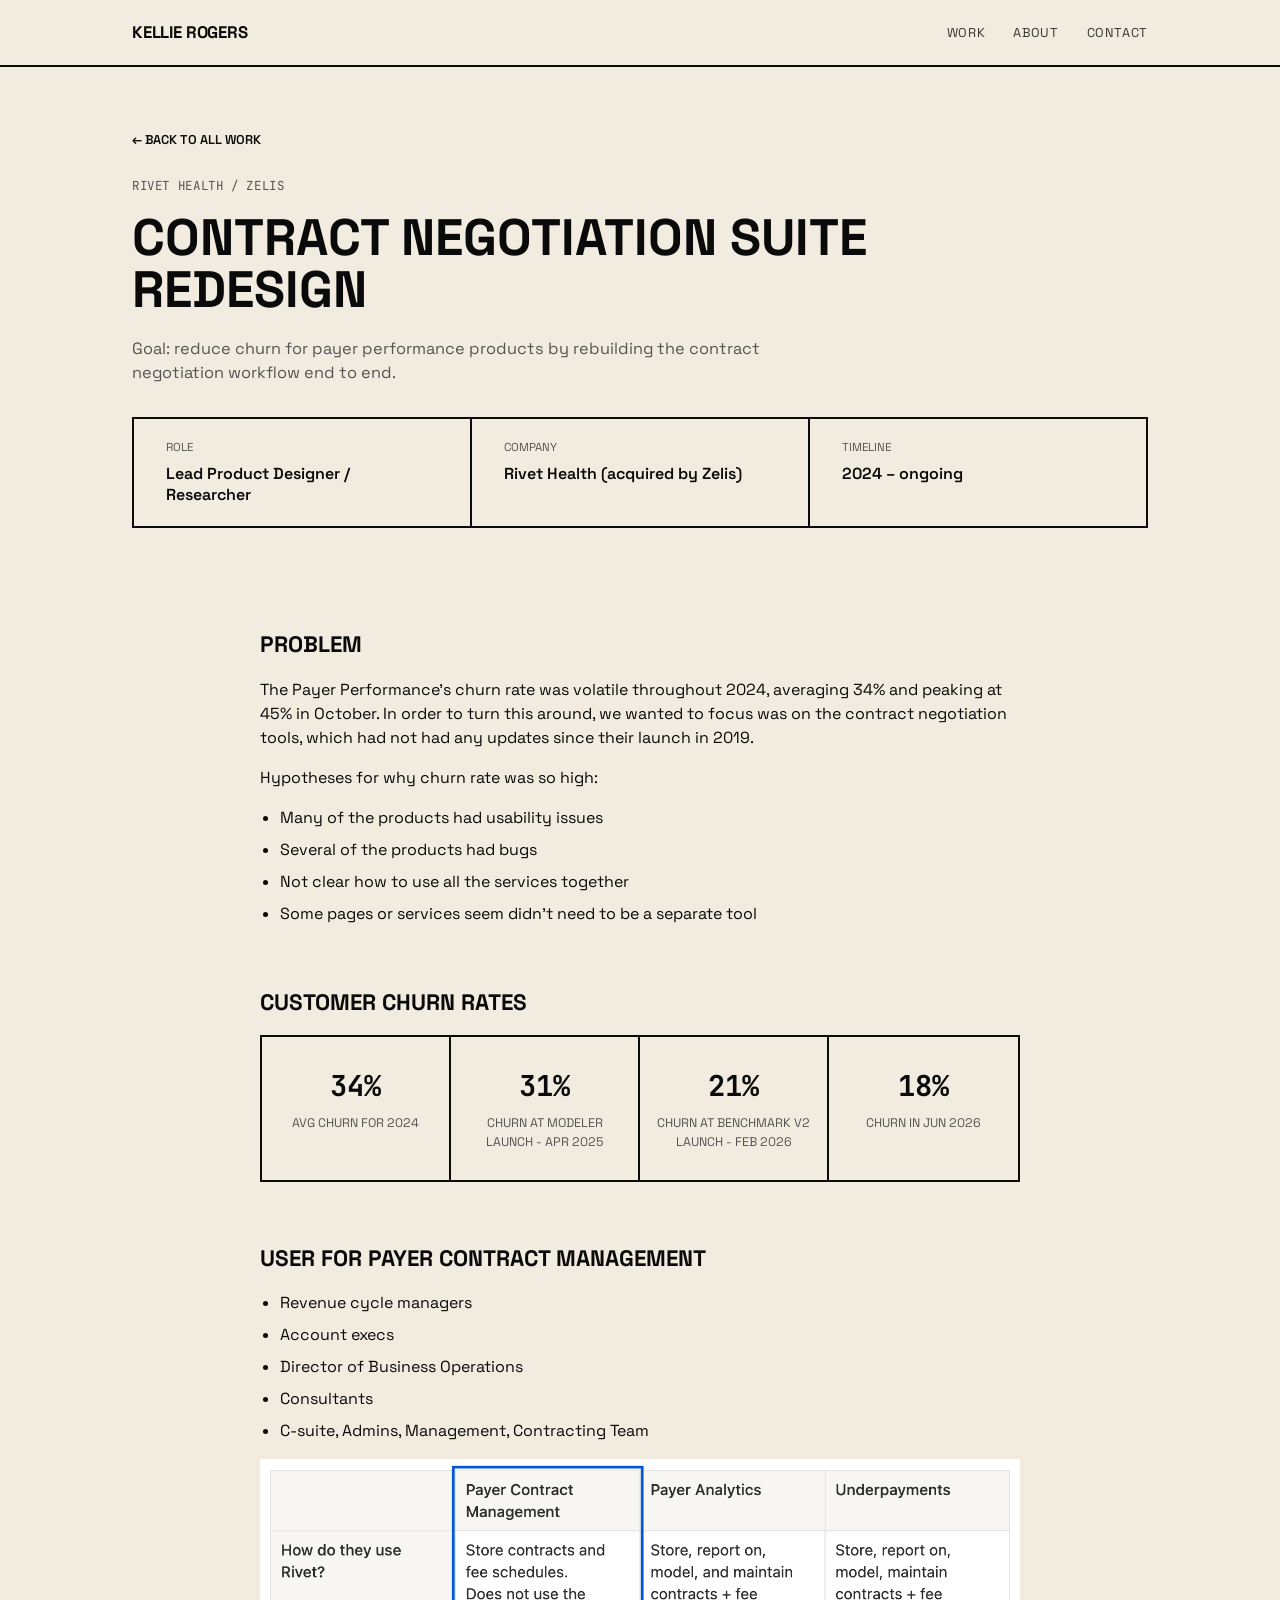
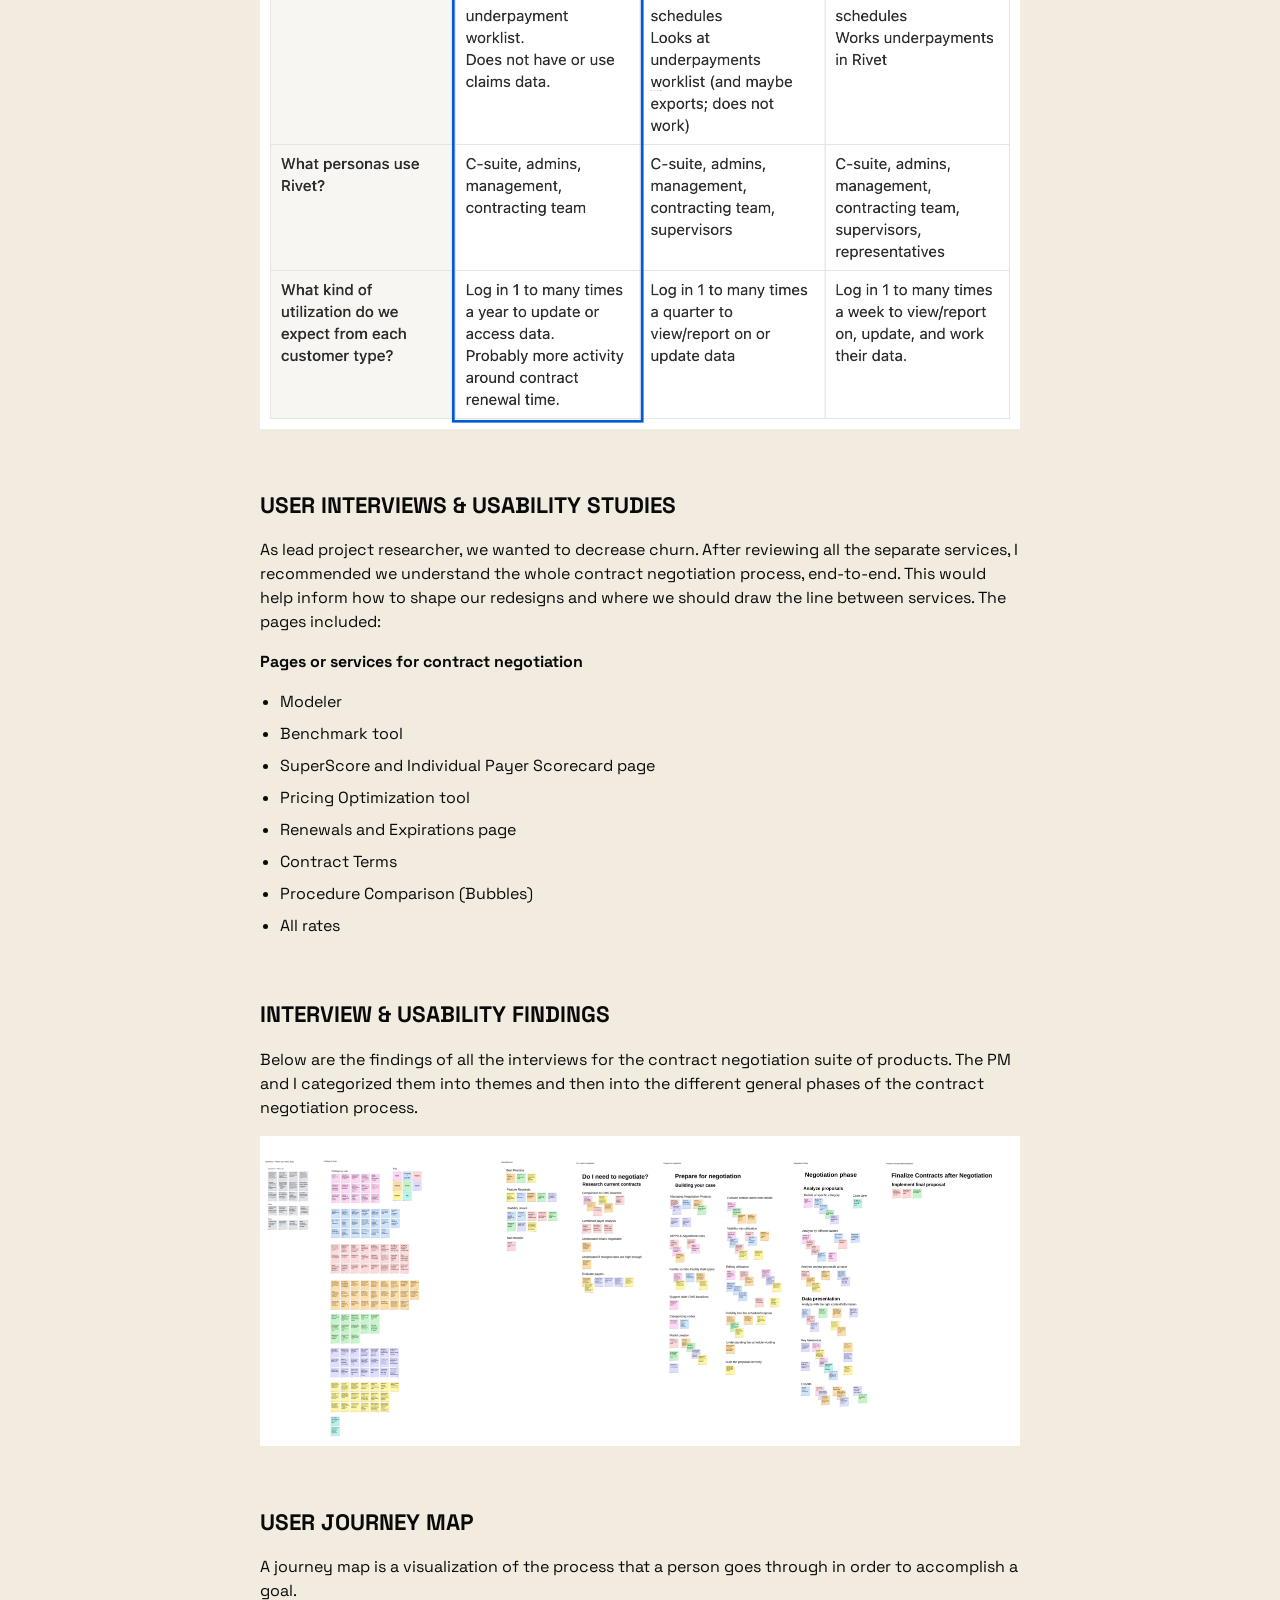
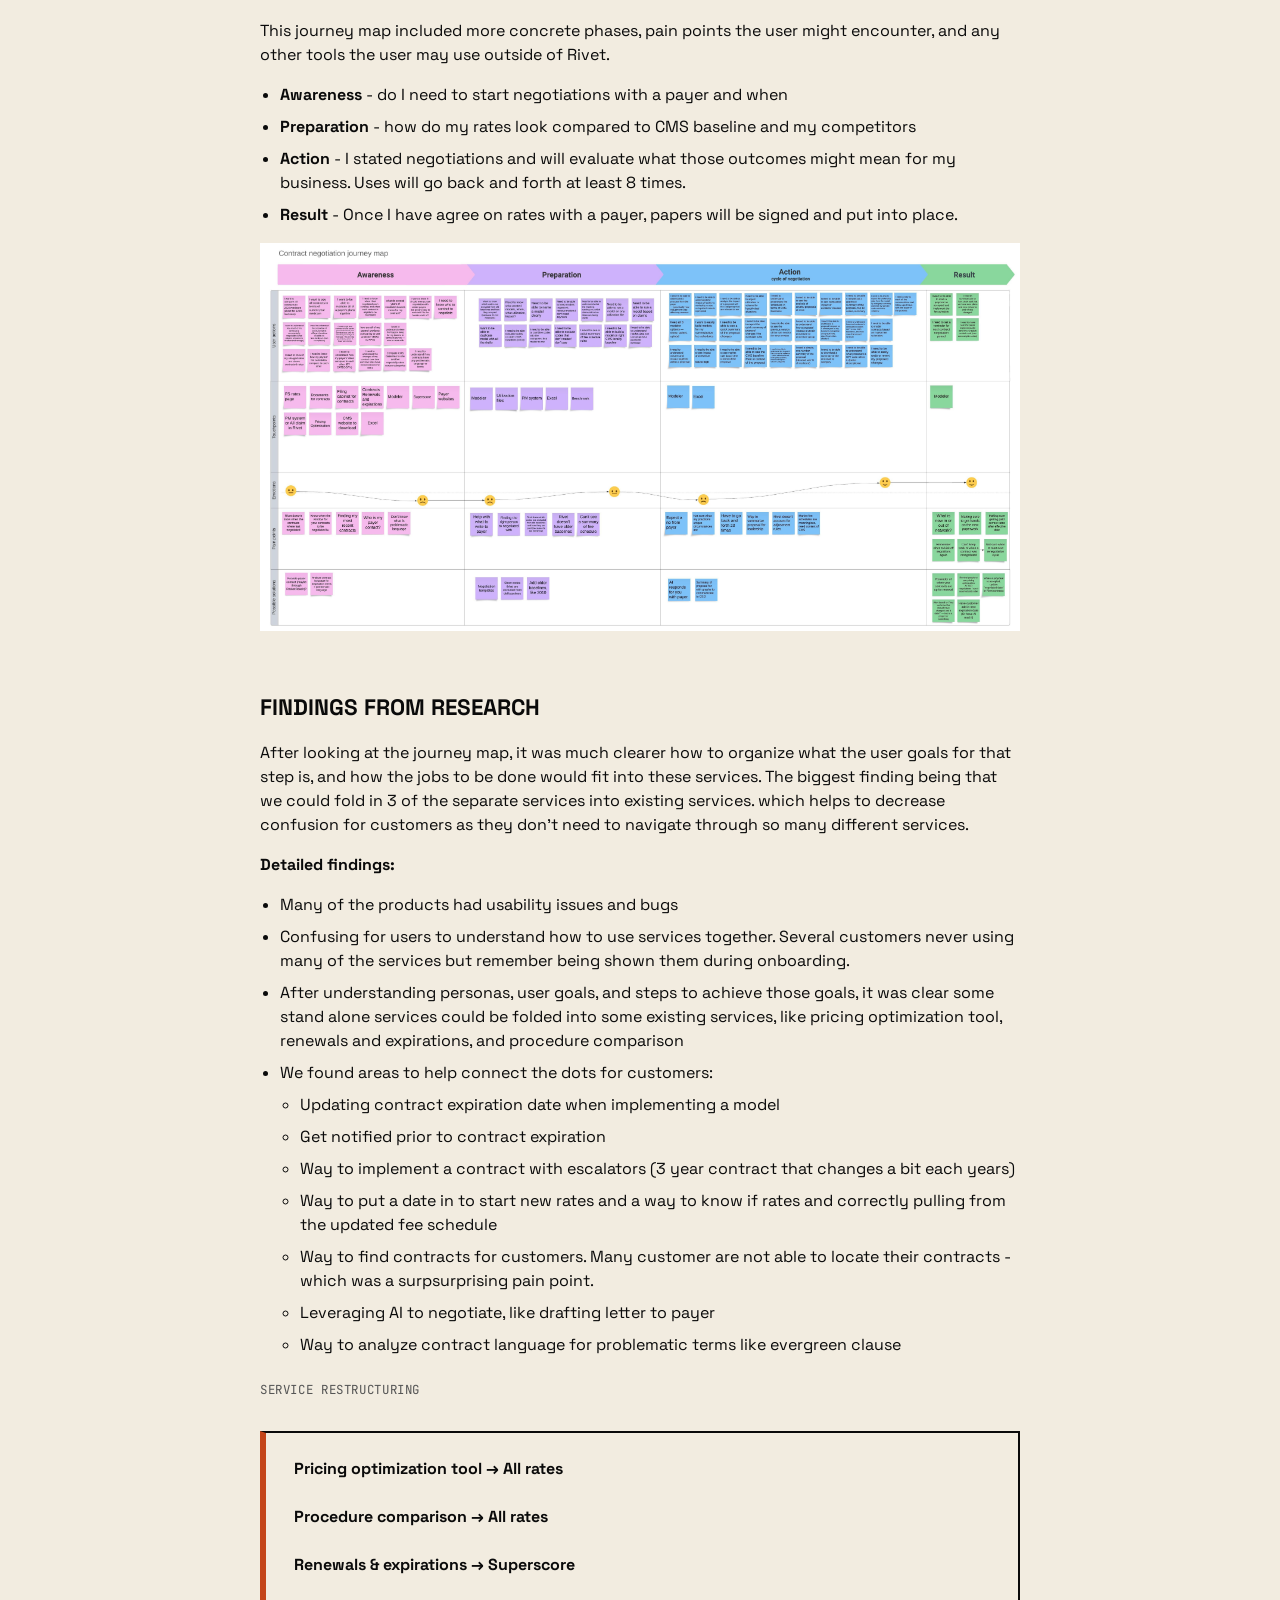
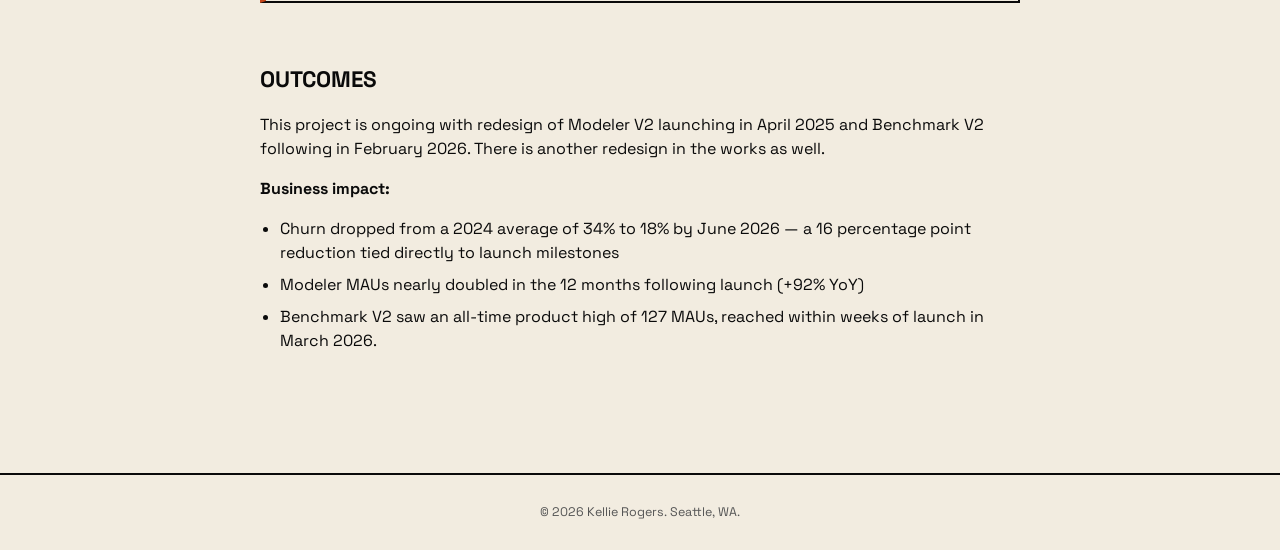
==== work/index.html @ 7758d613 "Add files via upload" ====
<!DOCTYPE html>
<html lang="en">
<head>
<meta charset="UTF-8">
<meta name="viewport" content="width=device-width, initial-scale=1.0">
<title>Case Studies — Kellie Rogers</title>
<link rel="icon" href="/favicon.ico" sizes="any">
<link rel="apple-touch-icon" sizes="180x180" href="/favicon/apple-touch-icon.png">
<link rel="preconnect" href="https://fonts.googleapis.com">
<link rel="preconnect" href="https://fonts.gstatic.com" crossorigin>
<link href="https://fonts.googleapis.com/css2?family=Space+Grotesk:wght@400;500;600;700&family=JetBrains+Mono:wght@400;500;600&display=swap" rel="stylesheet">
<link rel="stylesheet" href="/styles.css">
</head>
<body>
<header class="site">
  <nav class="site-nav">
    <a href="/" class="mark">Kellie Rogers</a>
    <div class="links">
      <a href="/#work">Work</a>
      <a href="/#about-section">About</a>
      <a href="/#contact-section">Contact</a>
    </div>
  </nav>
</header>

<main class="page is-active" id="study-negotiation">
  <div class="wrap">
    <div class="study-hero">
      <a href="/#work" class="back-link">← Back to all work</a>
      <div class="tag mono">Rivet Health / Zelis</div>
      <h1>Contract Negotiation Suite Redesign</h1>
      <p style="color:var(--muted);max-width:640px;font-size:1.02rem;">Goal: reduce churn for payer performance products by rebuilding the contract negotiation workflow end to end.</p>
      <div class="role-row">
        <div><div class="label">Role</div><div class="value">Lead Product Designer / Researcher</div></div>
        <div><div class="label">Company</div><div class="value">Rivet Health (acquired by Zelis)</div></div>
        <div><div class="label">Timeline</div><div class="value">2024 – ongoing</div></div>
      </div>
    </div>
  </div>
  <div class="study-body">
    <div class="wrap">

      <section>
        <h2>Problem</h2>
        <p>The Payer Performance's churn rate was volatile throughout 2024, averaging 34% and peaking at 45% in October. In order to turn this around, we wanted to focus was on the contract negotiation tools, which had not had any updates since their launch in 2019.</p>
        <p>Hypotheses for why churn rate was so high:</p>
        <ul>
          <li>Many of the products had usability issues</li>
          <li>Several of the products had bugs</li>
          <li>Not clear how to use all the services together</li>
          <li>Some pages or services seem didn't need to be a separate tool</li>
        </ul>
      </section>

      <section>
        <h2>Customer churn rates</h2>
        <div class="study-metrics four-col">
          <div class="metric"><div class="num2">34%</div><div class="label">Avg churn for 2024</div></div>
          <div class="metric"><div class="num2">31%</div><div class="label">Churn at Modeler launch - Apr 2025</div></div>
          <div class="metric"><div class="num2">21%</div><div class="label">Churn at Benchmark v2 launch - Feb 2026</div></div>
          <div class="metric"><div class="num2">18%</div><div class="label">Churn in Jun 2026</div></div>
        </div>
      </section>

      <section>
        <h2>User for payer contract management</h2>
        <ul>
          <li>Revenue cycle managers</li>
          <li>Account execs</li>
          <li>Director of Business Operations</li>
          <li>Consultants</li>
          <li>C-suite, Admins, Management, Contracting Team</li>
        </ul>
        <div class="study-image"><img src="/images/ContractNegotiation/personas.png" alt="Comparison table of how Payer Contract Management, Payer Analytics, and Underpayments personas use Rivet"></div>
      </section>

      <section>
        <h2>User interviews &amp; usability studies</h2>
        <p>As lead project researcher, we wanted to decrease churn. After reviewing all the separate services, I recommended we understand the whole contract negotiation process, end-to-end. This would help inform how to shape our redesigns and where we should draw the line between services. The pages included:</p>
        <p><strong>Pages or services for contract negotiation</strong></p>
        <ul>
          <li>Modeler</li>
          <li>Benchmark tool</li>
          <li>SuperScore and Individual Payer Scorecard page</li>
          <li>Pricing Optimization tool</li>
          <li>Renewals and Expirations page</li>
          <li>Contract Terms</li>
          <li>Procedure Comparison (Bubbles)</li>
          <li>All rates</li>
        </ul>
      </section>

      <section>
        <h2>Interview &amp; usability findings</h2>
        <p>Below are the findings of all the interviews for the contract negotiation suite of products. The PM and I categorized them into themes and then into the different general phases of the contract negotiation process.</p>
        <div class="study-image"><img src="/images/ContractNegotiation/findings.jpg" alt="Sticky note research board categorizing interview findings by theme and negotiation phase"></div>
      </section>

      <section>
        <h2>User Journey map</h2>
        <p>A journey map is a visualization of the process that a person goes through in order to accomplish a goal.</p>
        <p>This journey map included more concrete phases, pain points the user might encounter, and any other tools the user may use outside of Rivet.</p>
        <ul>
          <li><strong>Awareness</strong> - do I need to start negotiations with a payer and when</li>
          <li><strong>Preparation</strong> - how do my rates look compared to CMS baseline and my competitors</li>
          <li><strong>Action</strong> - I stated negotiations and will evaluate what those outcomes might mean for my business. Uses will go back and forth at least 8 times.</li>
          <li><strong>Result</strong> - Once I have agree on rates with a payer, papers will be signed and put into place.</li>
        </ul>
        <div class="study-image"><img src="/images/ContractNegotiation/journeymap.jpg" alt="Contract negotiation journey map across awareness, preparation, action, and result phases"></div>
      </section>

      <section>
        <h2>Findings from research</h2>
        <p>After looking at the journey map, it was much clearer how to organize what the user goals for that step is, and how the jobs to be done would fit into these services. The biggest finding being that we could fold in 3 of the separate services into existing services. which helps to decrease confusion for customers as they don't need to navigate through so many different services.</p>
        <p><strong>Detailed findings:</strong></p>
        <ul>
          <li>Many of the products had usability issues and bugs</li>
          <li>Confusing for users to understand how to use services together. Several customers never using many of the services but remember being shown them during onboarding.</li>
          <li>After understanding personas, user goals, and steps to achieve those goals, it was clear some stand alone services could be folded into some existing services, like pricing optimization tool, renewals and expirations, and procedure comparison</li>
          <li>We found areas to help connect the dots for customers:
            <ul>
              <li>Updating contract expiration date when implementing a model</li>
              <li>Get notified prior to contract expiration</li>
              <li>Way to implement a contract with escalators (3 year contract that changes a bit each years)</li>
              <li>Way to put a date in to start new rates and a way to know if rates and correctly pulling from the updated fee schedule</li>
              <li>Way to find contracts for customers. Many customer are not able to locate their contracts - which was a surpsurprising pain point.</li>
              <li>Leveraging AI to negotiate, like drafting letter to payer</li>
              <li>Way to analyze contract language for problematic terms like evergreen clause</li>
            </ul>
          </li>
        </ul>
        <p class="mono" style="font-size:0.78rem;color:var(--muted);text-transform:uppercase;letter-spacing:0.05em;margin-top:24px;">Service restructuring</p>
        <div class="callout">
          <strong>Pricing optimization tool → All rates</strong><br><br>
          <strong>Procedure comparison → All rates</strong><br><br>
          <strong>Renewals &amp; expirations → Superscore</strong>
        </div>
      </section>

      <section>
        <h2>Outcomes</h2>
        <p>This project is ongoing with redesign of Modeler V2 launching in April 2025 and Benchmark V2 following in February 2026. There is another redesign in the works as well.</p>
        <p><strong>Business impact:</strong></p>
        <ul>
          <li>Churn dropped from a 2024 average of 34% to 18% by June 2026 — a 16 percentage point reduction tied directly to launch milestones</li>
          <li>Modeler MAUs nearly doubled in the 12 months following launch (+92% YoY)</li>
          <li>Benchmark V2 saw an all-time product high of 127 MAUs, reached within weeks of launch in March 2026.</li>
        </ul>
      </section>

    </div>
  </div>
</main>

<main class="page" id="study-modeler">
  <div class="wrap">
    <div class="study-hero">
      <a href="/#work" class="back-link">← Back to all work</a>
      <div class="tag mono">Rivet Health / Zelis</div>
      <h1>Modeler Redesign</h1>
      <p style="color:var(--muted);max-width:640px;font-size:1.02rem;">Goal: redesign Modeler, increase usage of the tool, and decrease customer churn for Rivet users.</p>
      <div class="role-row">
        <div><div class="label">Role</div><div class="value">Product Designer</div></div>
        <div><div class="label">Company</div><div class="value">Rivet Health (acquired by Zelis)</div></div>
        <div><div class="label">Launched</div><div class="value">April 1, 2025</div></div>
      </div>
    </div>
  </div>
  <div class="study-body">
    <div class="wrap">

      <section>
        <h2>Overview</h2>
        <p>Modeler allows users to compare current and proposed changes to fee schedules, multiplied by volume. Revenue can be viewed by individual procedure codes, procedure code groups, rendering providers, or provider taxonomy. This tool helps practices prepare for payer negotiations by modeling the revenue impact of proposed rate changes.</p>
        <p>Modeler needed a redesign — it was buggy, slow, and in some places broken. Users had also requested additional features like applying modifiers and adjustments to calculations, and the ability to use claims data for real-time volume numbers.</p>
      </section>

      <section>
        <h2>Business impact</h2>
        <div class="study-metrics two-col">
          <div class="metric"><div class="num2">+92%</div><div class="label">MAU in the 12 months following launch</div></div>
          <div class="metric"><div class="num2">−11 pts</div><div class="label">Decrease in customer churn from Apr 2025 to Jan 2026</div></div>
        </div>
      </section>

      <section>
        <h2>Findings from previous research</h2>
        <ul>
          <li>Not clear to users when to clone, select, or upload</li>
          <li>Users found that the fee schedule builder was too cramped, scrolling in a small space when trying to edit rates</li>
          <li>User tried and failed to use dragging and dropping a rule</li>
          <li>Users have to hover over each category or code to see the details + impact</li>
          <li>Users wanted to see all this info together</li>
          <li>In order to see all codes or categories today, a user has to side scroll for a long time. And when they get to the end, it doesn't even show all the codes</li>
          <li>Users were confused about how to select utilization</li>
          <li>Confusion around why the tool requires utilization files when Audit customers have claims in Rivet, they want to be able to just use claims data</li>
          <li>Unclear if adjustments are being applied to the calculations</li>
          <li>Want to compare more than one FS at time</li>
          <li>Want to apply MPPR (adjustment rules)</li>
          <li>Want to be able to edit utilization</li>
          <li>Have additional filtering options like place of service, etc</li>
          <li>Want to compare baselines, including older baselines</li>
          <li>Want to see blended baseline comparison</li>
          <li>Fix general bugs like clone timing out and upload large files timing out</li>
          <li>Bugs</li>
          <li>Page loads very slow</li>
          <li>Often surfaces an error around utilization but reloading the page fixes it</li>
          <li>Sometimes the clone feature looks like it does not work, but then you close the modal and it worked</li>
          <li>Large utilization file upload times out</li>
          <li>Wanted to see by specialty or procedure code</li>
          <li>Wanted to see older CMS baselines</li>
        </ul>
      </section>

      <section>
        <h2>Process</h2>
        <p>The redesign followed six phases: interviews and findings, wireframes, stakeholder review, usability sessions, incorporating feedback, and final fidelity designs.</p>
        <div class="study-image"><img src="/images/Modeler/userflows.jpeg" alt="Modeler user flow diagrams for Audit and Maximize tiers"></div>
        <h2 style="margin-top:0;">User flows for tiers</h2>
        <p>Two user flows for the different user tiers: Maximize and Audit. The main difference is that Maximize users do not have claims data available to use for volume.</p>
      </section>

      <section>
        <h2>Usability findings on wireframes</h2>
        <p><strong>Biggest question:</strong> how do we define this product, we know a user wants to see rates &amp; utilization but is there a use case where they want to see rates without it?</p>

        <p><strong>Templates</strong></p>
        <ul>
          <li>People were confused by templates, not enough distinct use cases, several of the categories were not useful with no utilization. Helped us to get clarity around what this tool is used to measure without utilization, you will be able to do this in the all rates page.</li>
        </ul>

        <p><strong>CMS Baselines</strong></p>
        <ul>
          <li>Loved that we included CMS baselines to compare</li>
          <li>Users want percentage of Medicare calculations as a standard feature</li>
          <li>Clear need to compare proposals against Medicare benchmarks to understand relative value</li>
        </ul>

        <p><strong>Utilization</strong></p>
        <ul>
          <li>All participants emphasized that utilization data is crucial for meaningful analysis
            <ul>
              <li>One user stated that fee schedule comparisons without utilization data are not valuable - "I don't know why I would use fee schedule comparisons without utilization"</li>
              <li>One user wanted to manipulate the utilization data</li>
            </ul>
          </li>
        </ul>

        <p><strong>Adjustments</strong></p>
        <ul>
          <li>Users want all adjustments applied but prefer flexibility to toggle them on/off</li>
          <li>Valerie valued the speed of utilization file processing compared to previous experiences</li>
          <li>Most users prefer faster approximations over waiting for perfect accuracy in MPPR calculations</li>
          <li>Want visibility into how adjustments affect calculations</li>
        </ul>

        <p><strong>UI</strong></p>
        <ul>
          <li>Positive response to the comparison view "much cleaner than the first model"</li>
          <li>Users requested improved filtering by provider name, facility, and code categories</li>
          <li>Several participants wanted code ranges alongside category names for better context</li>
          <li>Interest in exportable summary data and visualizations for presentation to leadership (way to download data)</li>
          <li>Include code ranges alongside category names for better context</li>
        </ul>

        <p><strong>General</strong></p>
        <ul>
          <li>Users typically create multiple drafts (some mentioned needing 10-30 drafts for complex negotiations)</li>
          <li>Request for ability to clone drafts across different models</li>
          <li>Current pain point: "Biggest gripe I have with modeler is comparing these two schedules is hard"</li>
          <li>Users want clear baseline identification throughout the interface</li>
        </ul>

        <div class="callout">"Enhancements made to the modeler tool have significantly improved its usability and efficiency."<br><span style="font-size:0.85rem;color:var(--muted);">- Customer feedback</span></div>
      </section>

      <section>
        <div class="study-image"><img src="/images/Modeler/workbook.png" alt="Modeler Aetna Workbook interface showing fee schedule comparisons"></div>
        <div class="callout">"One of the most delightful experiences we have in Rivet is the new modeler. It seems that every time I use it with a customer I get asked some seemingly edge case and somehow, magically, not only does that feature exist but it just works."<br><span style="font-size:0.85rem;color:var(--muted);">- Andrew Harding, Rivet Co-founder</span></div>
      </section>

      <section>
        <h2>Outcomes</h2>
        <p>Modeler V2 launched April 1, 2025 — a full redesign of one of Rivet's most used contract negotiation tools.</p>
        <p>The results so far:</p>
        <ul>
          <li>MAUs nearly doubled in the 12 months following launch, with a +92% year-over-year increase</li>
          <li>Customer churn dropped 11 points - from 31% at launch to 20% by January 2026</li>
          <li>March 2026 saw an all-time product high of 127 MAUs across the Payer Performance suite</li>
        </ul>
        <p>Beyond the numbers, the redesign resolved foundational usability issues that had existed since the original launch — clarifying how utilization works, surfacing visibility, and making fee schedule comparison dramatically easier.</p>
      </section>

    </div>
  </div>
</main>

<main class="page" id="study-benchmark">
  <div class="wrap">
    <div class="study-hero">
      <a href="/#work" class="back-link">← Back to all work</a>
      <div class="tag mono">Rivet Health / Zelis</div>
      <h1>Benchmark Tool Enhancement</h1>
      <p style="color:var(--muted);max-width:640px;font-size:1.02rem;">Goal: add more functionality to Benchmark, including an improved paid data source for Rivet users.</p>
      <div class="role-row">
        <div><div class="label">Role</div><div class="value">Product Designer</div></div>
        <div><div class="label">Company</div><div class="value">Rivet Health (acquired by Zelis)</div></div>
        <div><div class="label">Launched</div><div class="value">Feb 2026 (V2), Jun 2026 (follow-ups)</div></div>
      </div>
    </div>
  </div>
  <div class="study-body">
    <div class="wrap">

      <section>
        <h2>Overview</h2>
        <p>After the 'Lower Costs, More Transparency Act' was put into law, healthcare practices were required to publish their rates publicly. Rivet ingested this data and built Benchmark — an exploratory tool that gives practices powerful insights into market pricing. It helps answer questions like:</p>
        <ul>
          <li>How do my rates compare to others in my area?</li>
          <li>How do my rates compare to specific practices I compete with?</li>
        </ul>
        <p>Benchmark is a key part of contract negotiation. When a practice finds that competitors are being paid more for specific codes, they can use that as leverage to negotiate better contracts.</p>
        <p>For V2, we had two goals: add functionality users had been requesting since launch, and upgrade to a cleaner data source from a company called Serif. The improved data quality was foundational — better data meant more reliable comparisons and more confident negotiations for our users.</p>
      </section>

      <section>
        <h2>Business impact</h2>
        <div class="study-metrics two-col">
          <div class="metric"><div class="num2">−3 pts</div><div class="label">Decrease in customer churn 4 months after launch (June 2026)</div></div>
          <div class="metric"><div class="num2">127</div><div class="label">March 2026 saw highest MAU</div></div>
        </div>
      </section>

      <section>
        <h2>Improvements based on original findings</h2>
        <ul>
          <li>Way to search for 5 codes, practices, providers at a time</li>
          <li>Way to pivot that data</li>
          <li>See CMS locality relative to published rates</li>
          <li>Browse codes by category — i.e., quickly find an anesthesia code</li>
          <li>Filter by provider credential</li>
          <li>Save views - filter sets</li>
          <li>See rates associated with specific service codes</li>
          <li>See if modifiers are applied or not</li>
          <li>Be able to select multiple Tax IDs, multiple NPIs</li>
          <li>Automatically select NPIs and Tax IDs when user select provider or practice</li>
          <li>We had an opportunity to purchase cleaner data from a company called Serif, which would help with data cleanliness</li>
          <li>Want to see where there are a concentration of rates</li>
          <li>Easier way to get data to show up</li>
          <li>Way to favorite a provider or practice</li>
          <li>Clear indicator of when you are selecting your data and comparison data</li>
          <li>Way to save a view (filter set)</li>
        </ul>
      </section>

      <section>
        <h2>Finding the right problems</h2>
        <p>Heard from customers (and from co-founder) that customers wanted a way to favorite a data. A way to be able to pin/star/favorite certain practices.</p>
        <p>I wanted to understand the why behind this. At this time, it was very complex to find the right data files to show up in benchmark, or any data sometimes. This is because a practice can have multiple Tax IDs or type 2 NPIs associated with it. It can be hard to capture all the needed files to get a complete view. One solution was to use a rule builder pattern to add all the needed data sources for a practice and save it. I pushed back on this solution because there is no way for a user to know when all the correct files are selected.</p>
        <p>The PM and I spoke with our eng team spoke with out eng team and turns out, there was a way for us to find all related type 1 and type 2 NPIs associated with a payer or practice and automatically select them for the payer. This as a game changer! No need for crazy complexity, and it turned out, we didn't need the favoriting feature any longer.</p>
        <div class="study-image"><img src="/images/Benchmark/comparison.png" alt="Benchmark comparison view showing rates across payers"></div>
      </section>

      <section>
        <h2>Usability findings</h2>

        <p><strong>Main takeaways</strong></p>
        <ul>
          <li>Users did not understand whisker plot</li>
          <li>Want to understand if their rates are included in the "market average" and other metrics</li>
          <li>Way to see all rates at one time, not mouse over each one at once</li>
          <li>Understand why I am seeing multiple rates at once</li>
          <li>For histogram, show range in popover</li>
          <li>Be able to select multiple Tax IDs, multiple NPIs</li>
          <li>See CMS locality relative to published rates at once</li>
          <li>Include CMS baseline rates by locality</li>
        </ul>

        <p><strong>Onboarding</strong></p>
        <ul>
          <li>Make the distinction clearer between your data vs competitor data</li>
          <li>If user picks their own tax ID, way to narrow down by location, address, state</li>
          <li>Search by name of business (DBA) name, found this data was available from eng</li>
          <li>Want to see where there are a concentration of rates</li>
          <li>Want a way to compare CMS baseline to a FS</li>
          <li>Want to be able to find business that are similar in size to them</li>
        </ul>

        <p><strong>Filters</strong></p>
        <ul>
          <li>Add in extra filters types
            <ul>
              <li>Plan type: HMO, PPO</li>
              <li>Facility vs non-facility (service code type)</li>
            </ul>
          </li>
          <li>Add credentials to provider dropdown menu</li>
          <li>Show facet counts in dropdown menu when selecting Tax ID, NPI, to know there is child data associated</li>
          <li>Show NPIs associated with the Tax ID that is YOUR data</li>
          <li>Allow users to review type 2 NPI, keep relevant NPIs and deselect ones that aren't relevant</li>
          <li>Show all filters at top, instead of adding filters</li>
          <li>Make clearer when using type 1 or type 2 NPI</li>
          <li>Add way to search by locality for CBSA or GPCI (geographic region)</li>
          <li>Want to be able to find business that are similar in size to them</li>
          <li>Want to save a view (filter set)</li>
        </ul>

        <p><strong>Other</strong></p>
        <ul>
          <li>We had an opportunity to purchase cleaner data from a company called Serif, which would help with data cleanliness</li>
          <li>Way to favorite a practice - feedback from founder</li>
        </ul>

        <div class="study-image"><img src="/images/Benchmark/histogram.png" alt="Benchmark histogram showing rate distribution by payer"></div>
      </section>

      <section>
        <h2>V2 follow-ups launched - June 2026</h2>
        <p>The following changes were made based on customer feedback from the first 4 months that Benchmark was launched.</p>
        <ul>
          <li>Additional filters</li>
          <li>Added column data</li>
          <li>Easy way to see which codes are priced higher than your rates</li>
          <li>Easier way to find your rates within all the rates</li>
          <li>On histogram, way to shuffle between selected filters from parent page without having to go back</li>
          <li>Way for marker to not read as marker on graph but indicator that a rate is included within a bar</li>
          <li>Users didn't like expanding tables with empty column headers, looked like data was missing, used accordion pattern with labels</li>
          <li>Truncate payer names to 10 characters</li>
          <li>Easier way to see associated data in table, click opens up menu with ability to View data in table or drill into histogram</li>
          <li>Freeze column headers when scrolling horizontally</li>
        </ul>
      </section>

      <section>
        <h2>Outcome</h2>
        <p>Benchmark V2 launched February 2026, followed by fast-follow improvements in June 2026 based on the first four months of customer feedback.</p>
        <p>The results so far:</p>
        <ul>
          <li>127 MAUs in March 2026 — the highest in product history, reached within weeks of launch</li>
          <li>Churn decreased 3 points in the four months following launch, with follow-up improvements shipped in June 2026 expected to continue that trend</li>
        </ul>
        <div class="callout">The most impactful decision in this project wasn't a design pattern — it was pushing back on the favoriting feature and working with engineering to automatically surface all related NPIs for a practice. What started as a complex rule-builder became a single automated action, removing the problem entirely rather than designing around it.</div>
      </section>

    </div>
  </div>
</main>

<main class="page" id="study-competitiveness">
  <div class="wrap">
    <div class="study-hero">
      <a href="/#work" class="back-link">← Back to all work</a>
      <div class="tag mono">Expedia Group</div>
      <h1>Competitiveness Opportunities</h1>
      <p style="color:var(--muted);max-width:640px;font-size:1.02rem;">Goal: To make the requirements clearer to users on what needs to be done to improve their quality score, and in turn, increase their property's visibility on the site.</p>
      <div class="role-row">
        <div><div class="label">Role</div><div class="value">Product Designer</div></div>
        <div><div class="label">Company</div><div class="value">Expedia Group</div></div>
        <div><div class="label">Timeline</div><div class="value">Add timeline</div></div>
      </div>
    </div>
  </div>
  <div class="study-body">
    <div class="wrap">

      <section>
        <h2>Background</h2>
        <p>Expedia's Partner Central uses a Quality Score to determine the visibility of a partner's property across Expedia Group's websites. This score is made up of several categories, and a property must be in good standing across all of them to achieve strong visibility on Partner Central. The categories are:</p>
        <ul>
          <li>Competitive rates and availability (fka channel comparison)</li>
          <li>Guest experience</li>
          <li>Content score</li>
        </ul>
        <p>The Channel Comparison service falls under the competitive rates and availability category. Expedia requires partners to keep their rates and inventory consistent with other online travel booking sites, such as Booking, Airbnb, and Priceline. This applies only when pricing is higher or inventory is missing on those other sites.</p>
        <p>Channel Comparison checks other online travel agency sites to see whether their rates and inventory match ours. When inconsistencies are found, we alert the partner in Partner Central and provide proof in the form of an HTML snapshot. We also lower the partner's Quality Score, which impacts their visibility.</p>
        <p>Booking offers a similar feature.</p>
      </section>

      <section>
        <h2>Problem</h2>
        <p>Channel Comparison doesn't give partners enough information or instruction on how to resolve the issues we want them to act on, including rate and availability discrepancies. Getting more detail requires a manual, frustrating deep-dive, and partners often feel we're comparing apples to pears and penalizing them unfairly as a result. This leaves partners frustrated, confused, and unlikely to take action on the issues we've flagged.</p>
      </section>

      <section>
        <h2>Process</h2>
        <p>Customer feedback &amp; stakeholder interviews → Design exploration → Wireframes → Usability study → Final Fidelity</p>
      </section>

      <section>
        <h2>Customer quotes</h2>
        <div class="callout">"In Channel Comparison, Expedia is comparing the before taxes rates with after taxes rates."</div>
        <div class="callout">"There is no any rate discrepancies for about a week already and the score is not updated yet."</div>
        <div class="callout">"Not one of your rate comparison rates are for the same room as you compare it to another website."</div>
      </section>

      <section>
        <h2>Stakeholders interviews</h2>
        <ul>
          <li>Product: 5</li>
          <li>Market Managers: 2</li>
          <li>CI Business: 1</li>
          <li>Engineering: 7</li>
        </ul>
      </section>

      <section>
        <h2>Findings from user feedback &amp; interviews</h2>
        <ul>
          <li>Partners perceive the information as incorrect because they don't understand why we're comparing two different room types (apples to apples)</li>
          <li>Partners don't understand why their Quality Score is poor when no issues are listed</li>
          <li>Comparisons don't account for tax-excluded vs. tax-excluded pricing</li>
          <li>Other OTAs offer deeper discounts, which is frustrating for connected properties</li>
          <li>Caching issues cause the site to not reflect fixes partners have already made</li>
          <li>Partners don't know when to expect changes to be reflected in their Quality Score (lack of a closing loop)</li>
          <li>Partners are unaware that issues need attention</li>
          <li>Connected properties won't update rates directly in Rate &amp; Availability, instead making changes through their connectivity provider, which makes it harder for them to take action</li>
          <li>Hotel comparisons are sometimes incorrect, e.g., comparing to a different hotel with the same name</li>
          <li>Site takes a very long time to load</li>
        </ul>
      </section>

      <section>
        <h2>Flows and level of detail</h2>
        <p>We started with the most common issues that arise for customers: missing inventory and missing rate plan. There are 40 issues in total that will be addressed.</p>
        <p>I mocked up a few layout options with varying detail, not knowing how much a customer would want to be able to fix the issue. We decided to go with a version with more detail.</p>
        <div class="study-image"><img src="/images/Competitiveness/flow-missing-inventory.png" alt="User flow for adding missing inventory"></div>
        <div class="study-image"><img src="/images/Competitiveness/flow-new-rate-plan.png" alt="User flow for adding a new rate plan"></div>
        <div class="study-image"><img src="/images/Competitiveness/layout-options.png" alt="Layout options for issue details, showing versions A through G"></div>
      </section>

      <section>
        <h2>Design solution included</h2>
        <div class="study-image"><img src="/images/Competitiveness/design-solution.png" alt="Final design solution for the Competitiveness Opportunities page"></div>
        <ul>
          <li>Email and notification when issues arise.</li>
          <li>Make it very clear what the root cause of the issue is and how to fix it.</li>
          <li>Include timestamps on any HTML snapshot data.</li>
          <li>Clearly indicate when an issue has been fixed, and let partners check back to confirm it's been resolved.</li>
          <li>Show details of the issues</li>
          <li>Show as much detail as possible, including an easy way for partners to double-check our work, with links to supporting data where applicable.</li>
        </ul>
      </section>

      <section>
        <h2>Usability findings</h2>
        <ul>
          <li>Grouping issues by root causes was understood well (5/5)</li>
          <li>Partners want detail (5/5)</li>
          <li>Links to the live sites are seen as useful for troubleshooting issue (5/5)</li>
          <li>Partners are unlikely to take action unless they are certain the issue is real (and not "apples to pears") (5/5)</li>
          <li>Partners want to see the actual price difference not just percent when price differences are displayed (3/5)</li>
          <li>Partners will research the issue on the live sites themselves before deciding action to take (5/5)</li>
          <li>Usability of in-place side panel to make the changes was not able to be confirmed; partners were too focused on wanting to see the issue details before taking action (5/5) (and not 'apples to pears')</li>
        </ul>
        <div class="study-image"><img src="/images/Competitiveness/homepage-collapsed.png" alt="Homepage - rates tab collapsed"></div>
        <div class="study-image"><img src="/images/Competitiveness/homepage-expanded.png" alt="Homepage - rates tab expanded"></div>
        <div class="study-image"><img src="/images/Competitiveness/add-rate-plan.png" alt="Add rate plan side panel"></div>
        <div class="study-image"><img src="/images/Competitiveness/update-pending.png" alt="Update is pending state"></div>
      </section>

    </div>
  </div>
</main>

<footer>
  © 2026 Kellie Rogers. Seattle, WA.
</footer>

<script>
  // Hash routing between the four case studies. No hash lands on the first one.
  function showPageFromHash(){
    var hash   = window.location.hash.replace('#','');
    var pages  = document.querySelectorAll('main.page');
    var exists = Array.prototype.some.call(pages, function(p){ return p.id === hash; });
    var target = exists ? hash : pages[0].id;
    pages.forEach(function(p){
      p.classList.toggle('is-active', p.id === target);
    });
    window.scrollTo(0,0);
  }
  window.addEventListener('hashchange', showPageFromHash);
  window.addEventListener('DOMContentLoaded', showPageFromHash);
</script>
<script src="/site.js"></script>

</body>
</html>
---- styles.css ----
:root{
    --ink:#0a0a0a;
    --paper:#f2f0e9;
    --accent:#ff4d1c;
    --line:#0a0a0a;
    --muted:#555;
  }
  /* Seasonal accent + paper overrides — borders and ink stay black for contrast */
  [data-season="spring"]{ --paper:#f0f2e6; --accent:#5c8a2f; }
  [data-season="summer"]{ --paper:#f4f3e4; --accent:#e8871e; }
  [data-season="autumn"]{ --paper:#f2ece0; --accent:#c4451a; }
  [data-season="winter"]{ --paper:#eef1f2; --accent:#1f5f8a; }
  body{transition:background .4s;}
  *{box-sizing:border-box;margin:0;padding:0;}
  html{scroll-behavior:smooth;}
  body{
    background:var(--paper);
    color:var(--ink);
    font-family:"Space Grotesk",sans-serif;
    font-size:16px;
    line-height:1.5;
  }
  a{color:inherit;text-decoration:none;}
  img{max-width:100%;display:block;}
  .mono{font-family:"JetBrains Mono",monospace;}

  .wrap{max-width:1080px;margin:0 auto;padding:0 32px;}

  main.page{display:none;}
  main.page.is-active{display:block;}

  /* NAV */
  header.site{
    border-bottom:2px solid var(--line);
    position:sticky;top:0;z-index:50;
    background:var(--paper);
  }
  .site-nav{
    display:flex;align-items:center;justify-content:space-between;
    padding:20px 32px;max-width:1080px;margin:0 auto;
  }
  .site-nav .mark{font-weight:700;font-size:1.05rem;text-transform:uppercase;letter-spacing:-0.01em;}
  .site-nav .links{display:flex;gap:28px;font-size:0.8rem;text-transform:uppercase;letter-spacing:0.05em;}
  .site-nav .links a{opacity:0.8;}
  .site-nav .links a:hover{opacity:1;color:var(--accent);}

  /* HERO */
  .hero{padding:80px 0 0;}
  .huge-type{
    font-size:clamp(2.6rem,7.5vw,6rem);
    font-weight:700;
    line-height:0.95;
    letter-spacing:-0.02em;
    text-transform:uppercase;
    margin-bottom:8px;
  }
  .huge-type em{font-style:normal;color:var(--accent);}
  .sub-line{
    font-size:1rem;
    border-top:2px solid var(--line);
    padding-top:20px;
    margin-top:32px;
    max-width:560px;
  }
  .cta-row{display:flex;gap:0;margin-top:36px;border:2px solid var(--line);width:fit-content;}
  .btn{
    padding:13px 26px;font-weight:600;font-size:0.9rem;text-transform:uppercase;letter-spacing:0.03em;
    border-right:2px solid var(--line);
  }
  .btn:last-child{border-right:none;}
  .btn.primary{background:var(--ink);color:var(--paper);}
  .btn.primary:hover{background:var(--accent);}
  .btn.ghost:hover{background:var(--accent);color:var(--paper);}

  /* WORK GRID */
  section.work{padding:90px 0;}
  .section-head{margin-bottom:40px;display:flex;justify-content:space-between;align-items:flex-end;flex-wrap:wrap;gap:12px;}
  .section-head .mono{font-size:0.8rem;text-transform:uppercase;letter-spacing:0.05em;color:var(--muted);}
  .section-head h2{font-size:1.8rem;font-weight:700;text-transform:uppercase;}

  .case-grid{
    display:grid;grid-template-columns:1fr 1fr;
    border:2px solid var(--line);
  }
  .case-card{
    border-right:2px solid var(--line);
    border-bottom:2px solid var(--line);
    padding:32px;
    transition:background .1s, color .1s;
  }
  .case-card:nth-child(2n){border-right:none;}
  .case-card:nth-last-child(-n+2){border-bottom:none;}
  .case-card:hover{background:var(--accent);color:var(--paper);cursor:pointer;}
  .case-card:hover .mono{color:var(--paper);}
  .case-card .num{font-size:0.78rem;margin-bottom:20px;display:block;color:var(--muted);}
  .case-card:hover .num{color:rgba(255,255,255,0.8);}
  .case-card h3{font-size:1.4rem;font-weight:700;text-transform:uppercase;margin-bottom:12px;letter-spacing:-0.01em;}
  .case-card p{font-size:0.9rem;margin-bottom:20px;}
  .metrics{display:flex;gap:24px;margin-bottom:20px;flex-wrap:wrap;}
  .metrics .metric .num2{font-size:1.4rem;font-weight:700;font-family:"JetBrains Mono",monospace;}
  .metrics .metric .label{font-size:0.72rem;text-transform:uppercase;color:var(--muted);}
  .case-card:hover .metrics .label{color:rgba(255,255,255,0.75);}
  .read-more{font-size:0.8rem;font-weight:600;text-transform:uppercase;}

  /* ABOUT */
  section.about{padding:90px 0;background:var(--ink);color:var(--paper);border-top:2px solid var(--line);border-bottom:2px solid var(--line);}
  .about-grid{display:grid;grid-template-columns:200px 1fr;gap:50px;align-items:start;}
  .about-photo{width:200px;height:200px;overflow:hidden;border:2px solid var(--paper);}
  .about-photo img{width:100%;height:100%;object-fit:cover;}
  section.about h2{font-size:1.8rem;font-weight:700;text-transform:uppercase;margin-bottom:20px;}
  section.about p{color:#ccc;max-width:600px;margin-bottom:16px;font-size:0.98rem;}
  .about-facts{display:flex;border-top:2px solid #333;margin-top:28px;padding-top:0;}
  .about-facts div{padding:20px 32px 0 0;}
  .about-facts .num2{font-family:"JetBrains Mono",monospace;font-size:1.8rem;font-weight:700;}
  .about-facts .label{font-size:0.72rem;text-transform:uppercase;color:#999;}

  /* CONTACT */
  section.contact{padding:90px 0;text-align:center;}
  section.contact h2{font-size:1.8rem;font-weight:700;text-transform:uppercase;margin-bottom:16px;}
  section.contact p{color:var(--muted);max-width:460px;margin:0 auto 32px;}

  footer{padding:28px 32px;text-align:center;font-size:0.78rem;color:var(--muted);border-top:2px solid var(--line);}

  /* CASE STUDY PAGE */
  .study-hero{padding:60px 0 40px;}
  .back-link{font-size:0.8rem;font-weight:600;text-transform:uppercase;display:inline-flex;align-items:center;gap:6px;margin-bottom:28px;}
  .back-link:hover{color:var(--accent);}
  .study-hero .tag{font-size:0.78rem;text-transform:uppercase;letter-spacing:0.05em;color:var(--muted);margin-bottom:16px;}
  .study-hero h1{font-size:clamp(2rem,4.4vw,3.2rem);font-weight:700;text-transform:uppercase;max-width:760px;margin-bottom:20px;line-height:1.02;}
  .role-row{display:flex;margin-top:32px;}
  .role-row > div{border:2px solid var(--line);flex:1;padding:20px 32px;margin-left:-2px;vertical-align:top;}
  .role-row > div:first-child{margin-left:0;}
  .role-row .label{font-size:0.72rem;text-transform:uppercase;color:var(--muted);margin-bottom:6px;}
  .role-row .value{font-weight:600;line-height:1.35;}

  .study-body{padding:60px 0;}
  .study-body section{max-width:760px;margin:0 auto 60px;}
  .study-body h2{font-size:1.4rem;font-weight:700;text-transform:uppercase;margin-bottom:16px;}
  .study-body p{margin-bottom:16px;}
  .study-body ul{margin:0 0 16px 20px;}
  .study-body li{margin-bottom:8px;}
  .study-body li ul{margin-top:8px;}
  .study-body .callout{
    border:2px solid var(--line);border-left:6px solid var(--accent);
    padding:24px 28px;margin:32px 0;
  }
  .study-metrics{display:grid;grid-template-columns:repeat(3,1fr);border:2px solid var(--line);max-width:760px;margin:0 auto 60px;}
  .study-metrics.two-col{grid-template-columns:repeat(2,1fr);max-width:760px;}
  .study-metrics.four-col{grid-template-columns:repeat(4,1fr);}
  .study-metrics .metric{text-align:center;padding:28px 16px;border-right:2px solid var(--line);}
  .study-metrics .metric:last-child{border-right:none;}
  .study-metrics .num2{font-size:1.8rem;font-weight:700;font-family:"JetBrains Mono",monospace;}
  .study-metrics .label{font-size:0.78rem;color:var(--muted);margin-top:6px;text-transform:uppercase;}
  .study-image{
    max-width:760px;margin:0 auto 60px;
  }
  .study-image img{width:100%;height:auto;display:block;}
  .study-placeholder{
    max-width:760px;margin:0 auto 60px;
    aspect-ratio:16/9;background:#e4e1d6;
    display:flex;align-items:center;justify-content:center;
    color:var(--muted);font-size:0.85rem;overflow:hidden;
  }


  @media(max-width:820px){
    .case-grid{grid-template-columns:1fr;}
    .case-card:nth-child(2n){border-right:2px solid var(--line);}
    .about-grid{grid-template-columns:1fr;}
    .about-photo{width:140px;height:140px;}
    .study-metrics{grid-template-columns:1fr;}
    .study-metrics .metric{border-right:none;border-bottom:2px solid var(--line);}
    .role-row{display:block;}
    .role-row > div{display:block;margin-left:0;margin-top:-2px;padding:16px 20px;}
    .role-row > div:first-child{margin-top:0;}
    .site-nav .links{gap:16px;font-size:0.72rem;}
  }
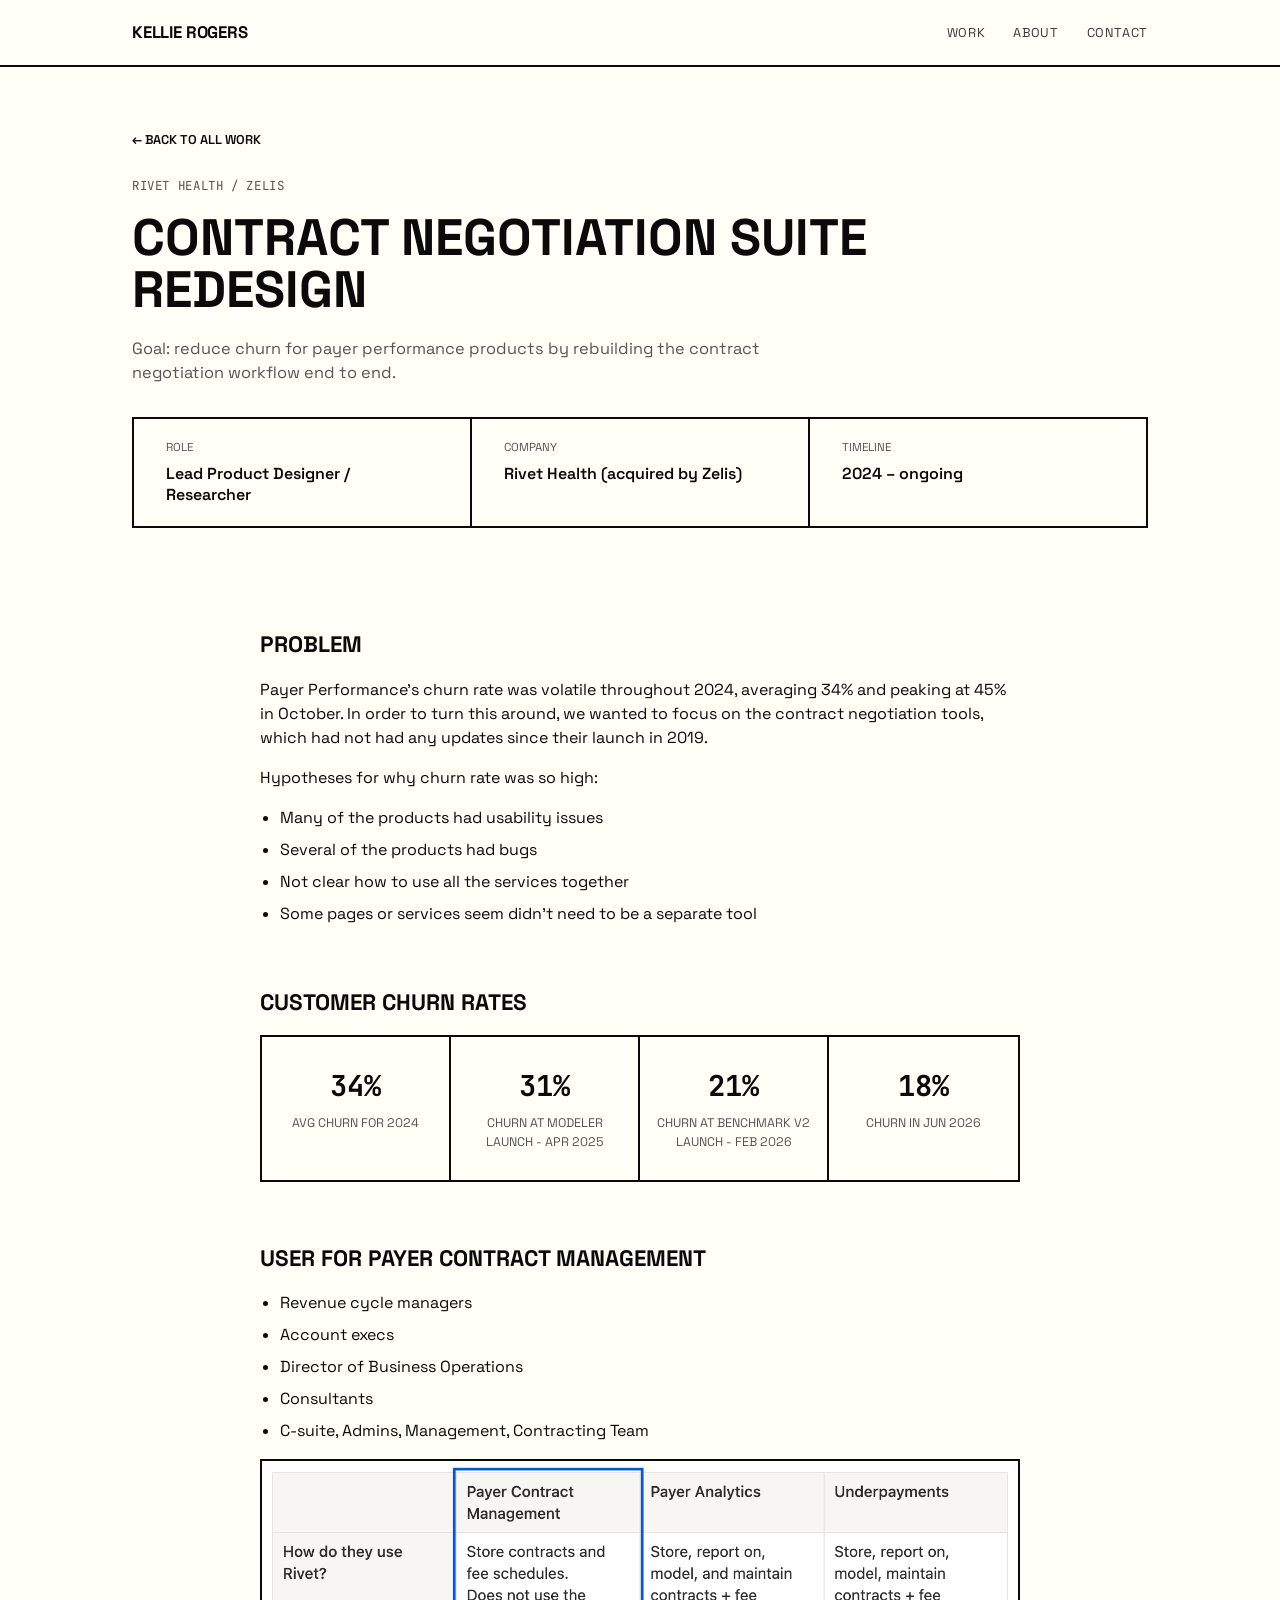
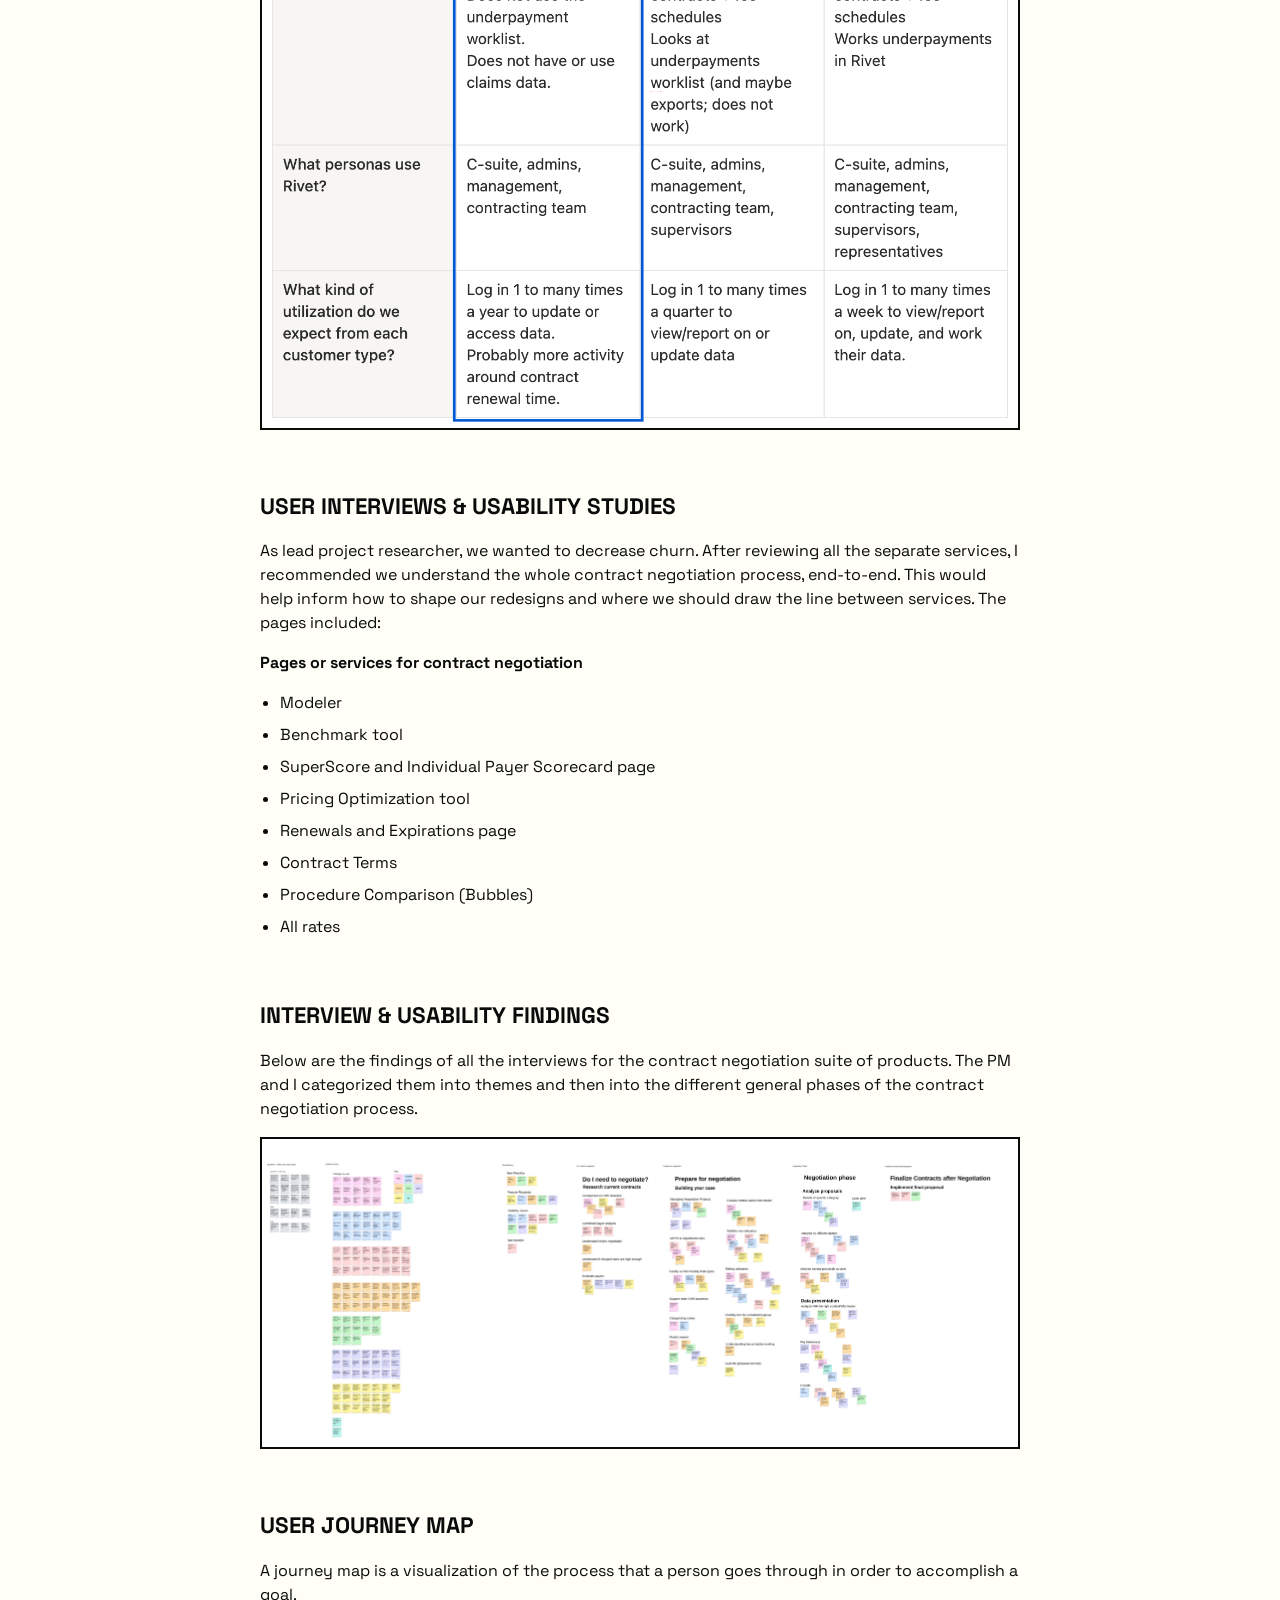
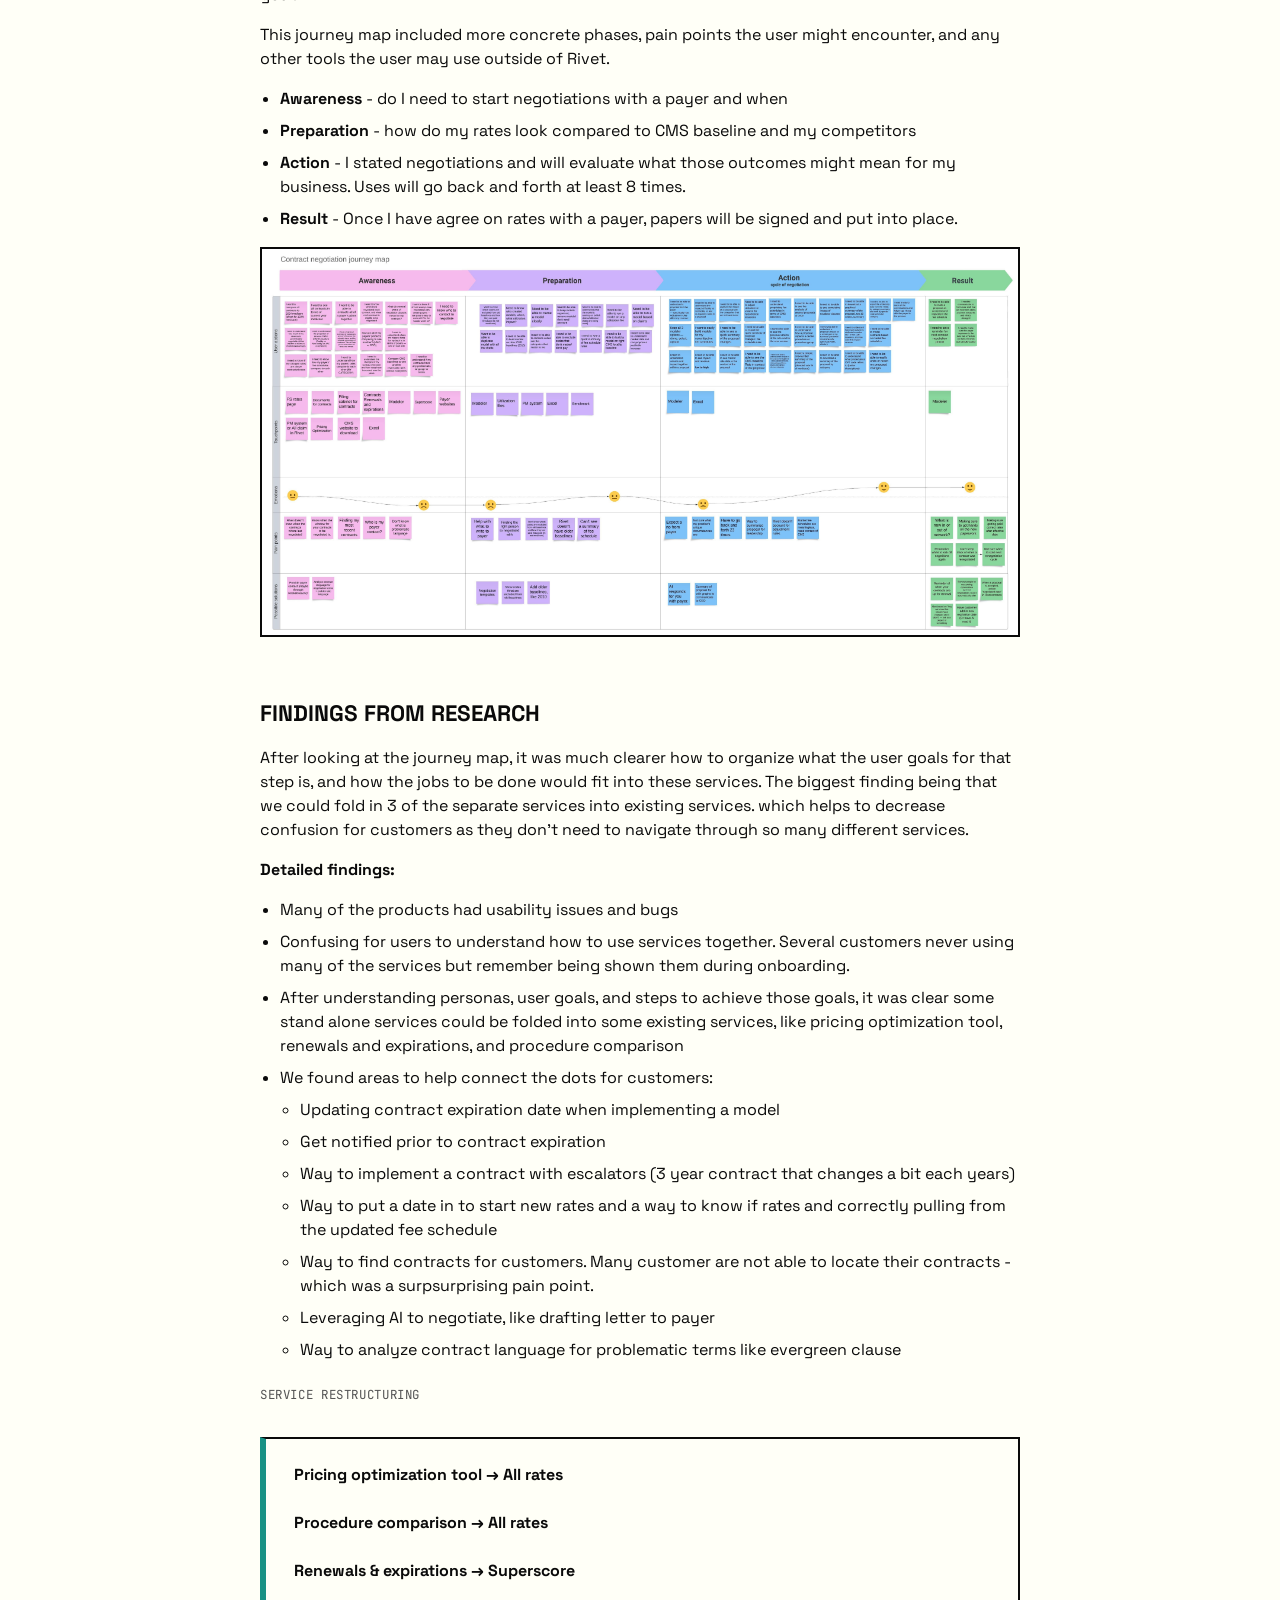
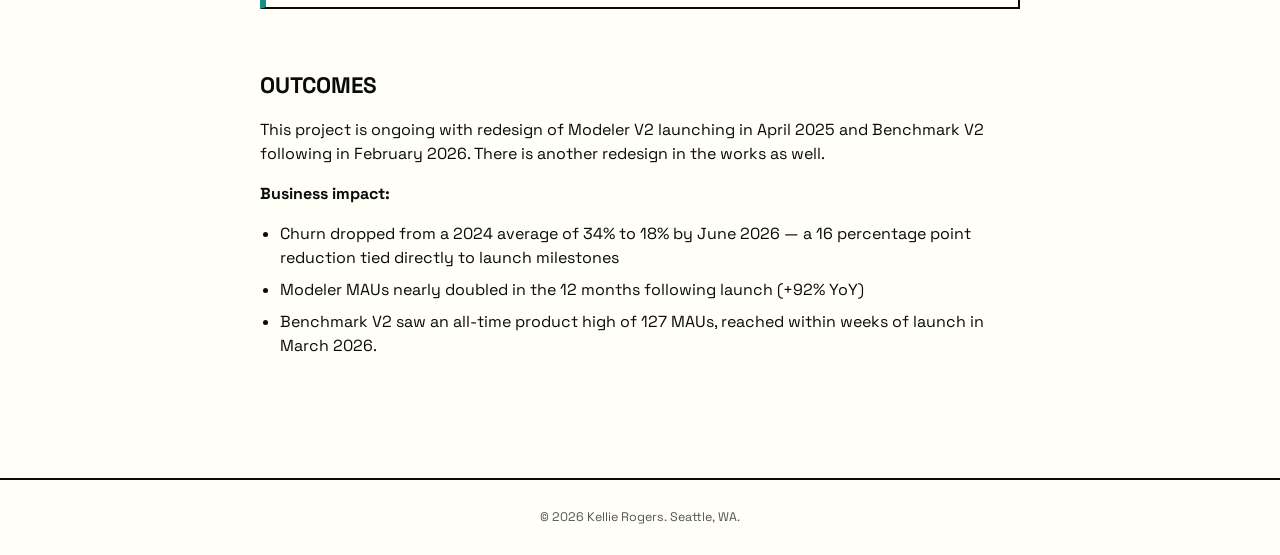
==== commit 02a738ee: "Add files via upload" ====
--- a/work/index.html
+++ b/work/index.html
@@ -23,7 +23,7 @@
   </nav>
 </header>
 
-<main class="page is-active" id="study-negotiation">
+<main class="page is-active" id="contract-negotiation">
   <div class="wrap">
     <div class="study-hero">
       <a href="/#work" class="back-link">← Back to all work</a>
@@ -42,7 +42,7 @@
 
       <section>
         <h2>Problem</h2>
-        <p>The Payer Performance's churn rate was volatile throughout 2024, averaging 34% and peaking at 45% in October. In order to turn this around, we wanted to focus was on the contract negotiation tools, which had not had any updates since their launch in 2019.</p>
+        <p>Payer Performance's churn rate was volatile throughout 2024, averaging 34% and peaking at 45% in October. In order to turn this around, we wanted to focus on the contract negotiation tools, which had not had any updates since their launch in 2019.</p>
         <p>Hypotheses for why churn rate was so high:</p>
         <ul>
           <li>Many of the products had usability issues</li>
--- a/styles.css
+++ b/styles.css
@@ -1,15 +1,10 @@
 :root{
     --ink:#0a0a0a;
-    --paper:#f2f0e9;
-    --accent:#ff4d1c;
+    --paper:#FFFFF7;
+    --accent:#189184;
     --line:#0a0a0a;
     --muted:#555;
   }
-  /* Seasonal accent + paper overrides — borders and ink stay black for contrast */
-  [data-season="spring"]{ --paper:#f0f2e6; --accent:#5c8a2f; }
-  [data-season="summer"]{ --paper:#f4f3e4; --accent:#e8871e; }
-  [data-season="autumn"]{ --paper:#f2ece0; --accent:#c4451a; }
-  [data-season="winter"]{ --paper:#eef1f2; --accent:#1f5f8a; }
   body{transition:background .4s;}
   *{box-sizing:border-box;margin:0;padding:0;}
   html{scroll-behavior:smooth;}
@@ -68,7 +63,7 @@
     border-right:2px solid var(--line);
   }
   .btn:last-child{border-right:none;}
-  .btn.primary{background:var(--ink);color:var(--paper);}
+  .btn.primary{background:var(--paper);color:var(--ink);}
   .btn.primary:hover{background:var(--accent);}
   .btn.ghost:hover{background:var(--accent);color:var(--paper);}
 
@@ -154,7 +149,7 @@
   .study-image{
     max-width:760px;margin:0 auto 60px;
   }
-  .study-image img{width:100%;height:auto;display:block;}
+  .study-image img{width:100%;height:auto;display:block;border:2px solid var(--line);}
   .study-placeholder{
     max-width:760px;margin:0 auto 60px;
     aspect-ratio:16/9;background:#e4e1d6;
@@ -175,3 +170,31 @@
     .role-row > div:first-child{margin-top:0;}
     .site-nav .links{gap:16px;font-size:0.72rem;}
   }
+
+
+  @media(max-width:600px){
+    .site-nav{
+      flex-direction:column;
+      align-items:flex-start;
+      gap:12px;
+      padding:18px 14px;
+    }
+    .wrap{padding:0 14px;}
+    .site-nav .mark{white-space:nowrap;font-size:0.9rem;}
+    .site-nav .links{gap:20px;}
+    .cta-row{
+      flex-direction:column;
+      width:100%;
+      max-width:100%;
+    }
+    .btn{
+      border-right:none;
+      border-bottom:2px solid var(--line);
+      padding:13px 16px;
+      font-size:0.78rem;
+      word-break:break-word;
+      text-align:center;
+    }
+    .btn:last-child{border-bottom:none;}
+    section.contact{padding:60px 0;}
+  }
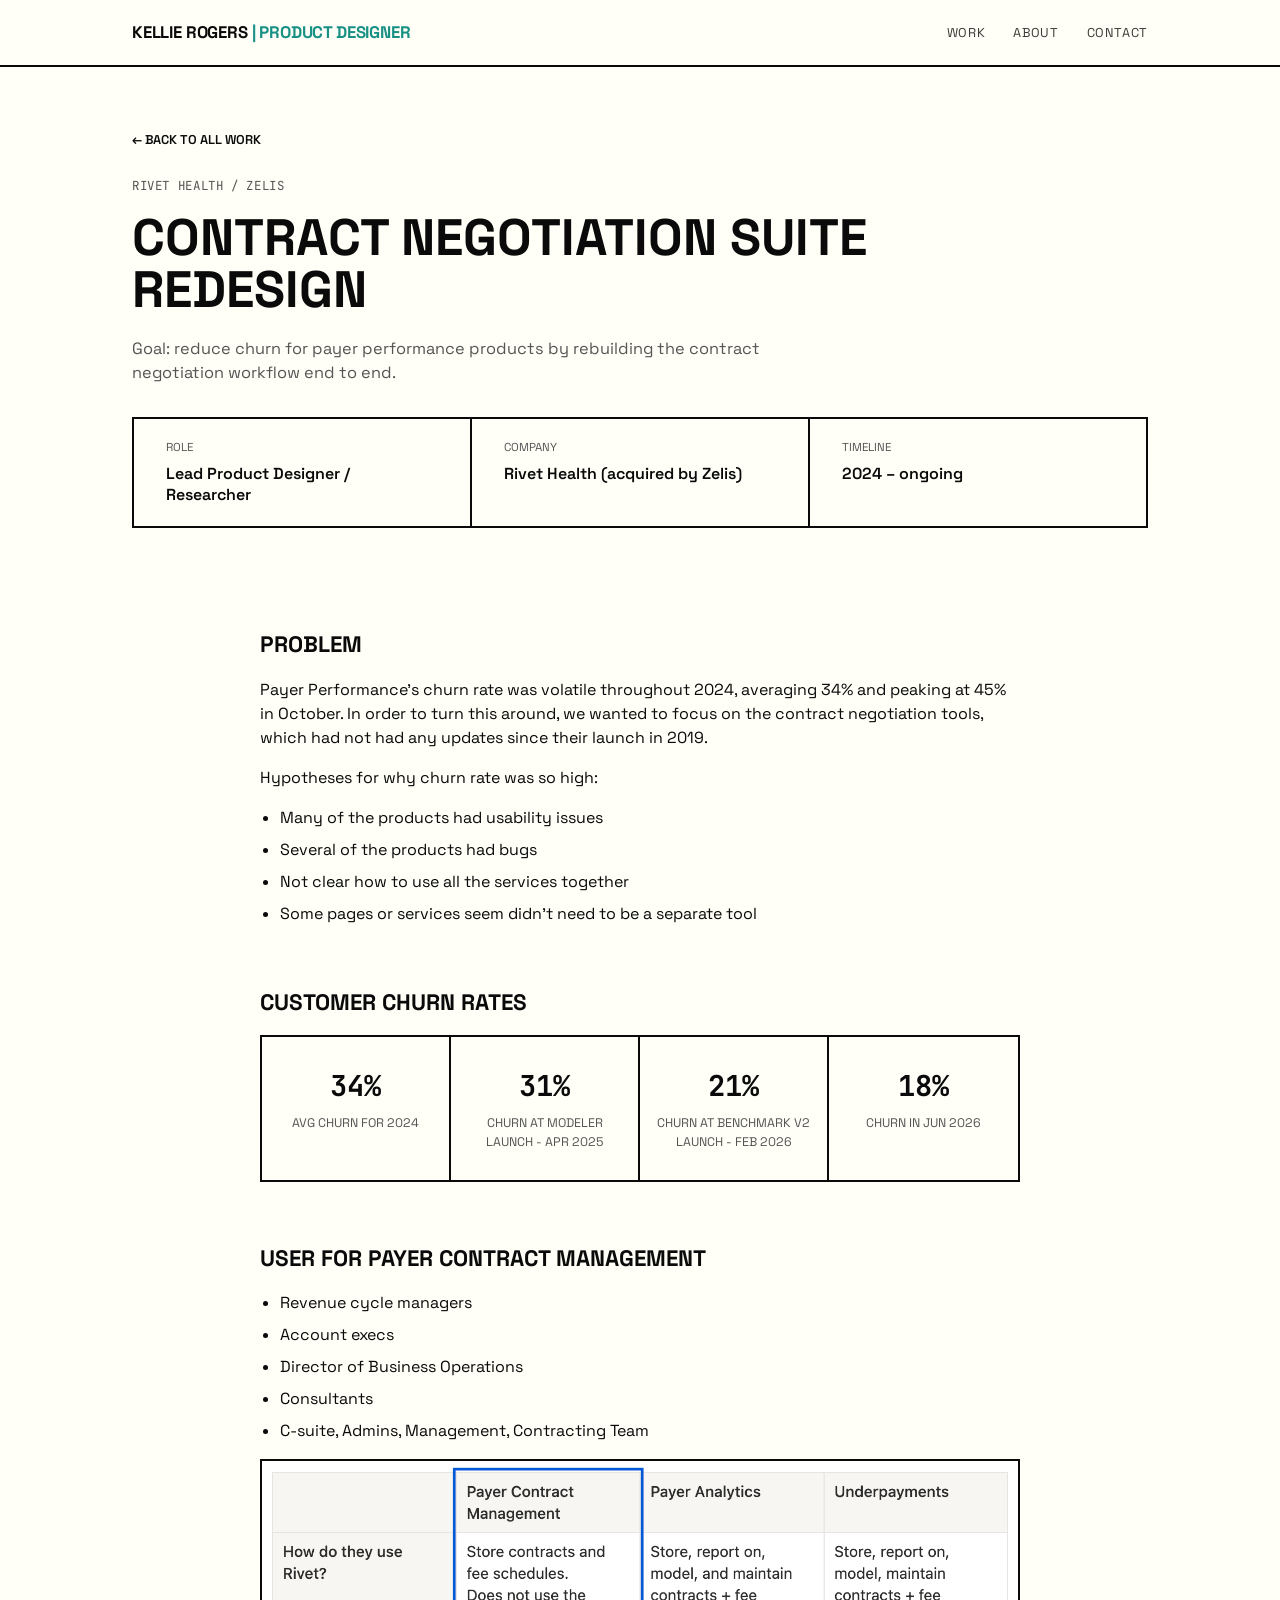
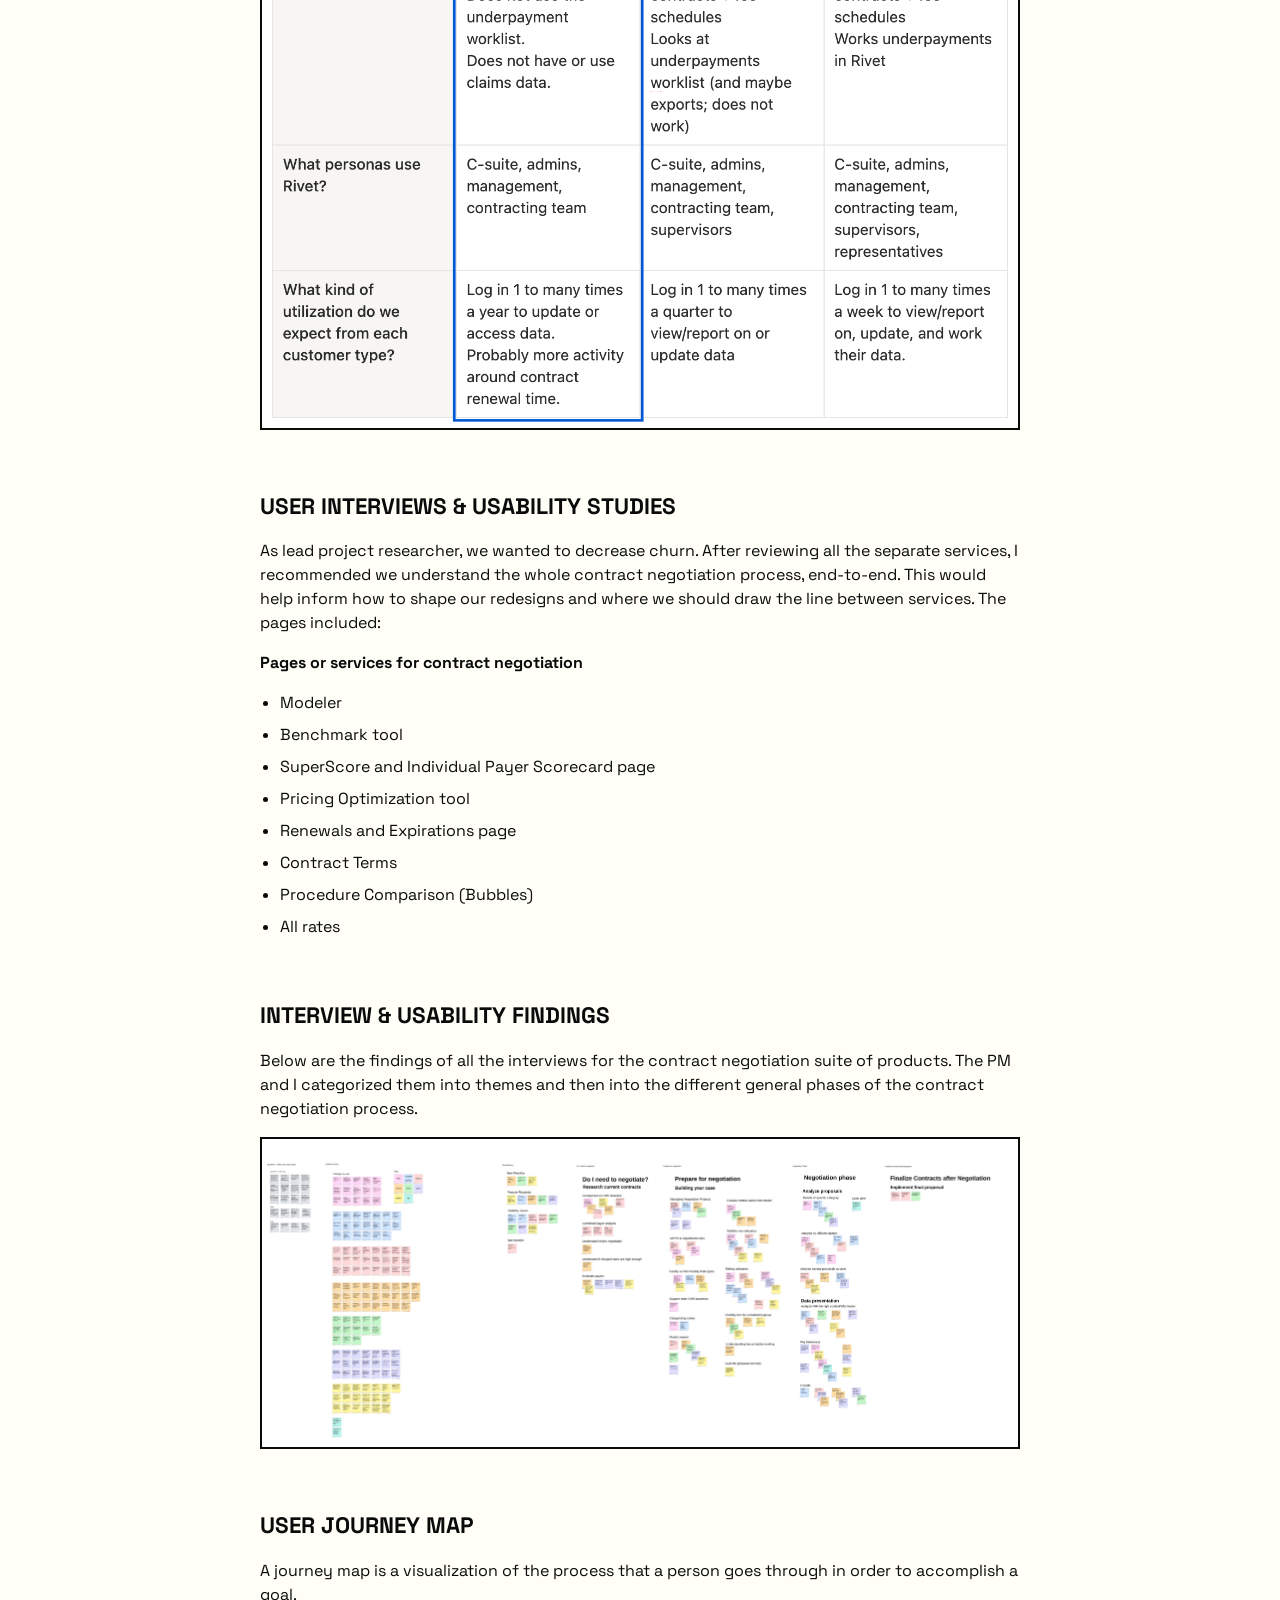
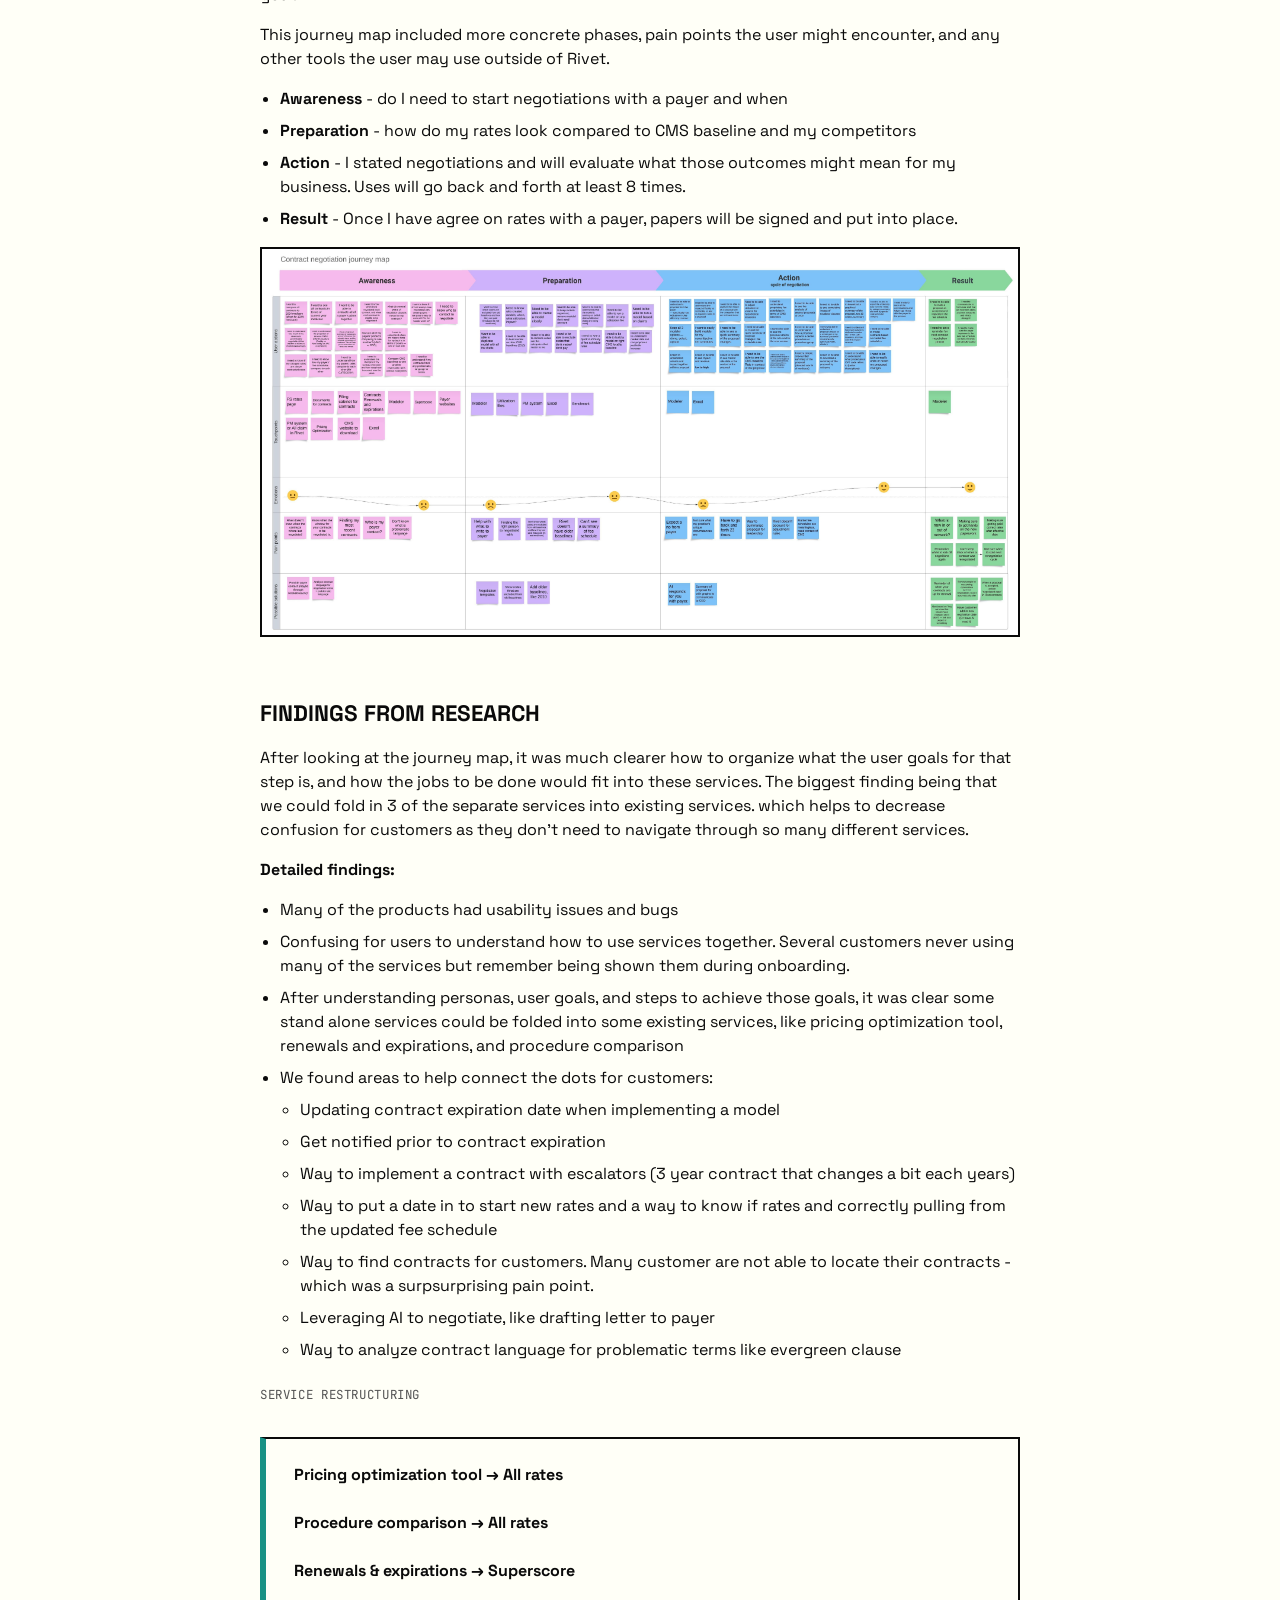
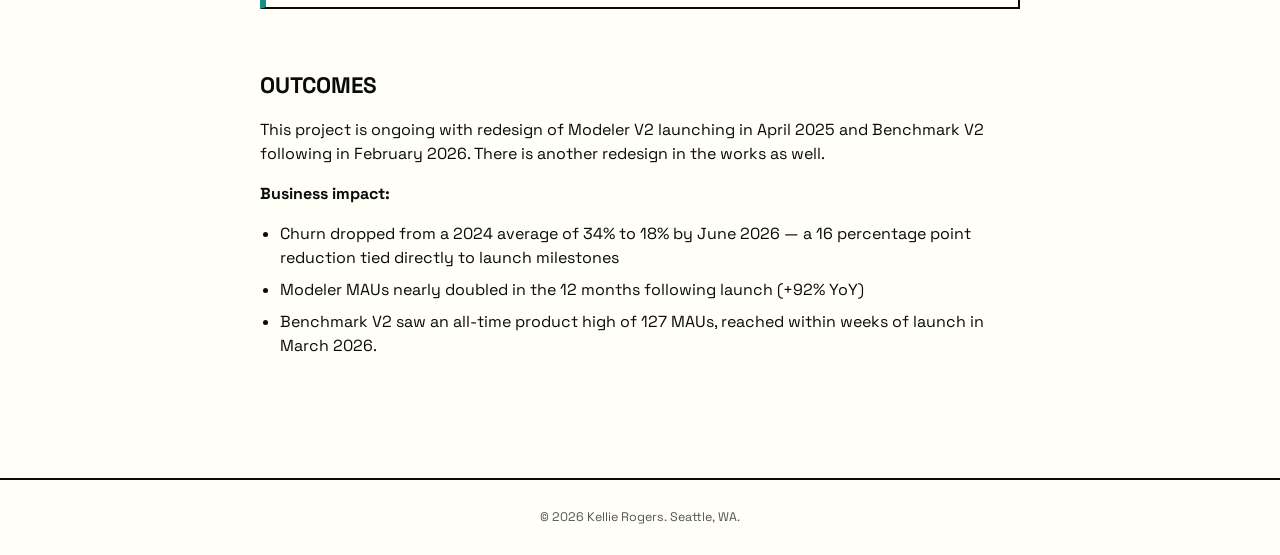
==== commit c389f5b6: "Add files via upload" ====
--- a/work/index.html
+++ b/work/index.html
@@ -14,7 +14,7 @@
 <body>
 <header class="site">
   <nav class="site-nav">
-    <a href="/" class="mark">Kellie Rogers</a>
+    <a href="/" class="mark">Kellie Rogers <span>| Product Designer</span></a>
     <div class="links">
       <a href="/#work">Work</a>
       <a href="/#about-section">About</a>
--- a/styles.css
+++ b/styles.css
@@ -35,6 +35,7 @@
     padding:20px 32px;max-width:1080px;margin:0 auto;
   }
   .site-nav .mark{font-weight:700;font-size:1.05rem;text-transform:uppercase;letter-spacing:-0.01em;}
+  .site-nav .mark span{color:var(--accent);}
   .site-nav .links{display:flex;gap:28px;font-size:0.8rem;text-transform:uppercase;letter-spacing:0.05em;}
   .site-nav .links a{opacity:0.8;}
   .site-nav .links a:hover{opacity:1;color:var(--accent);}
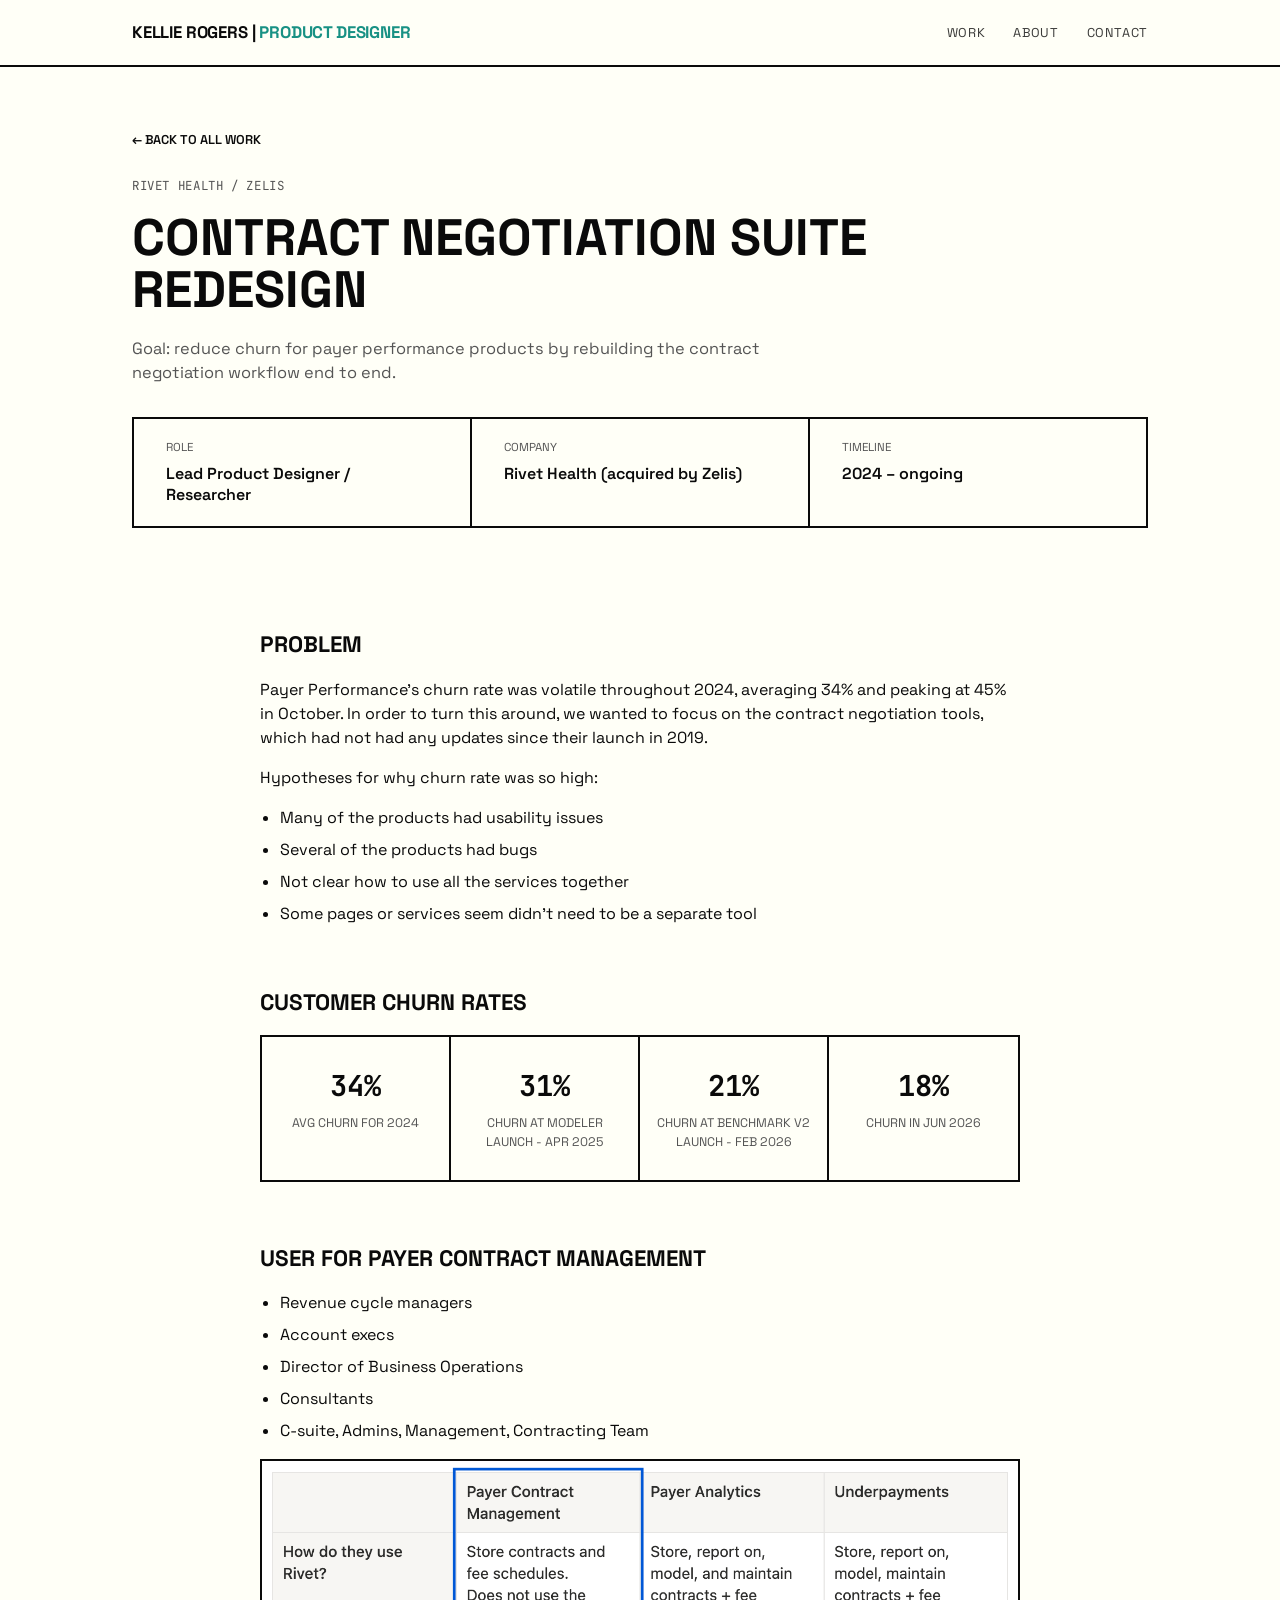
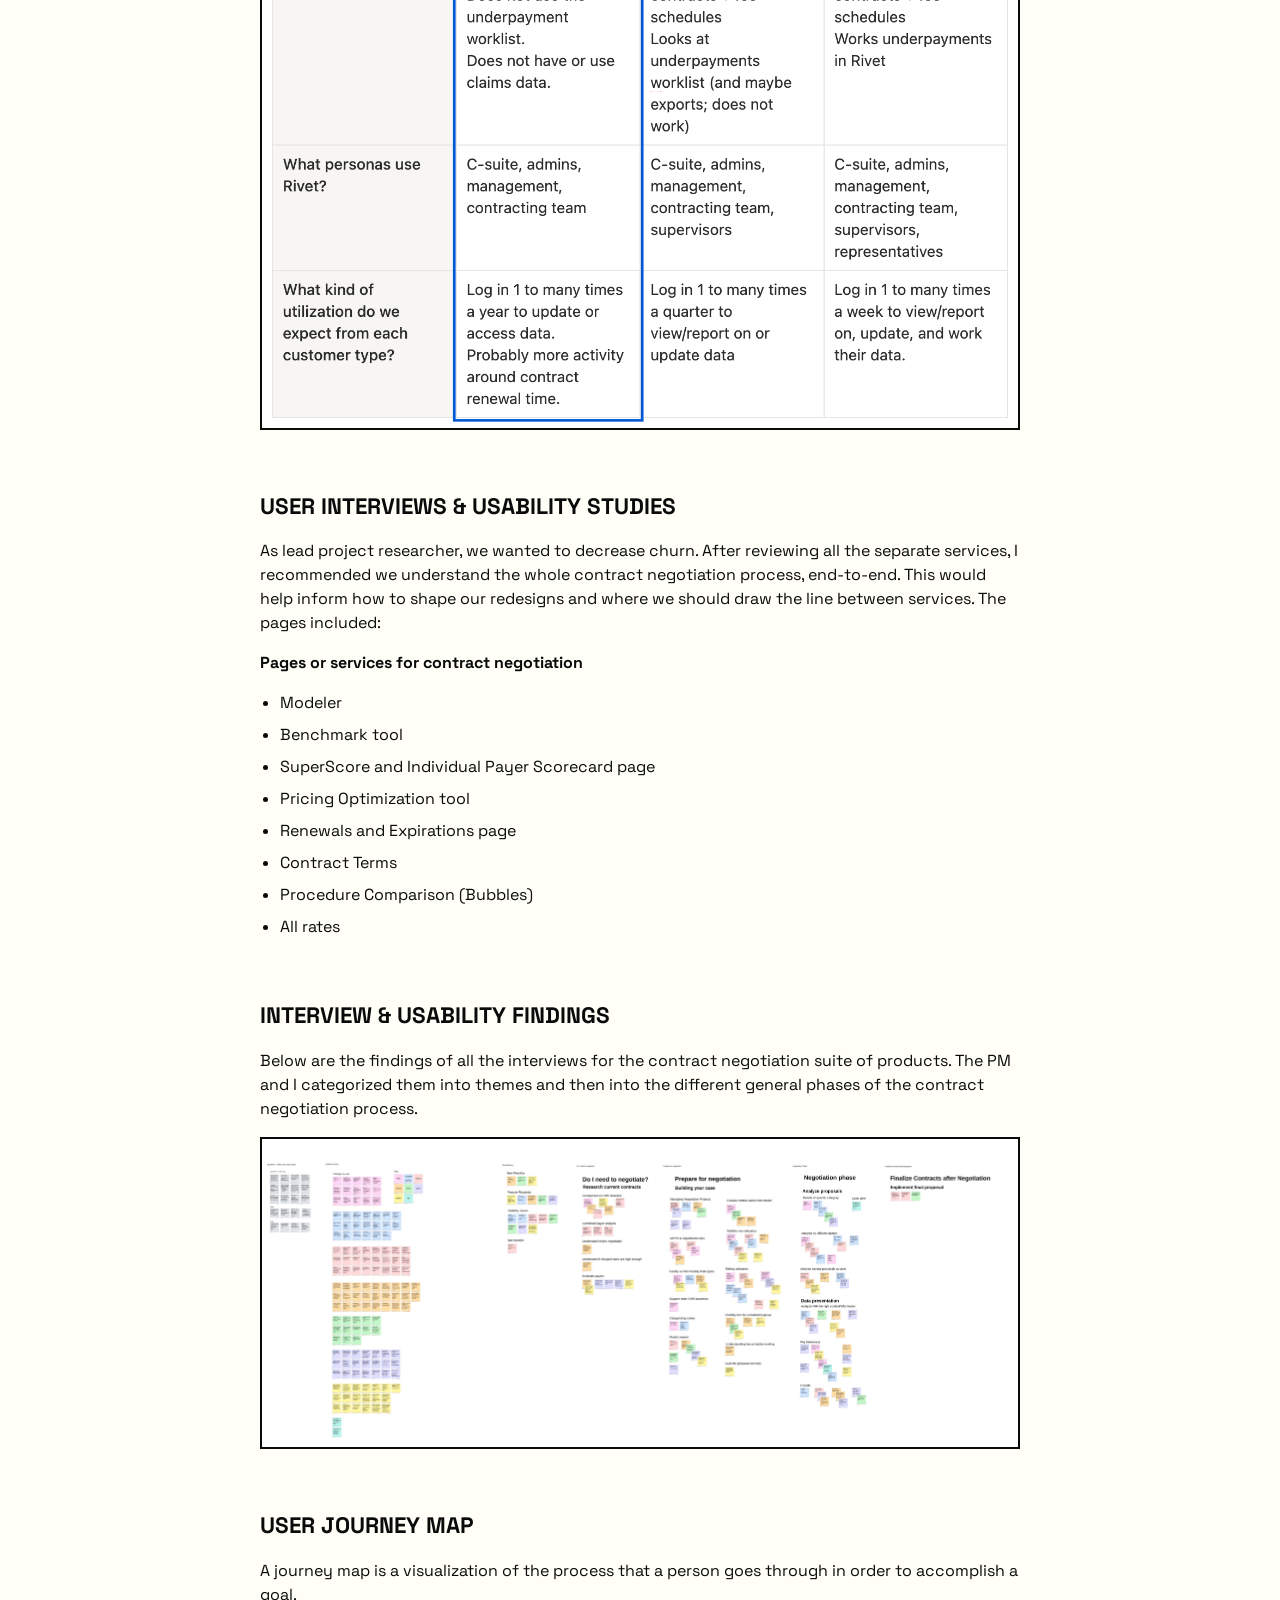
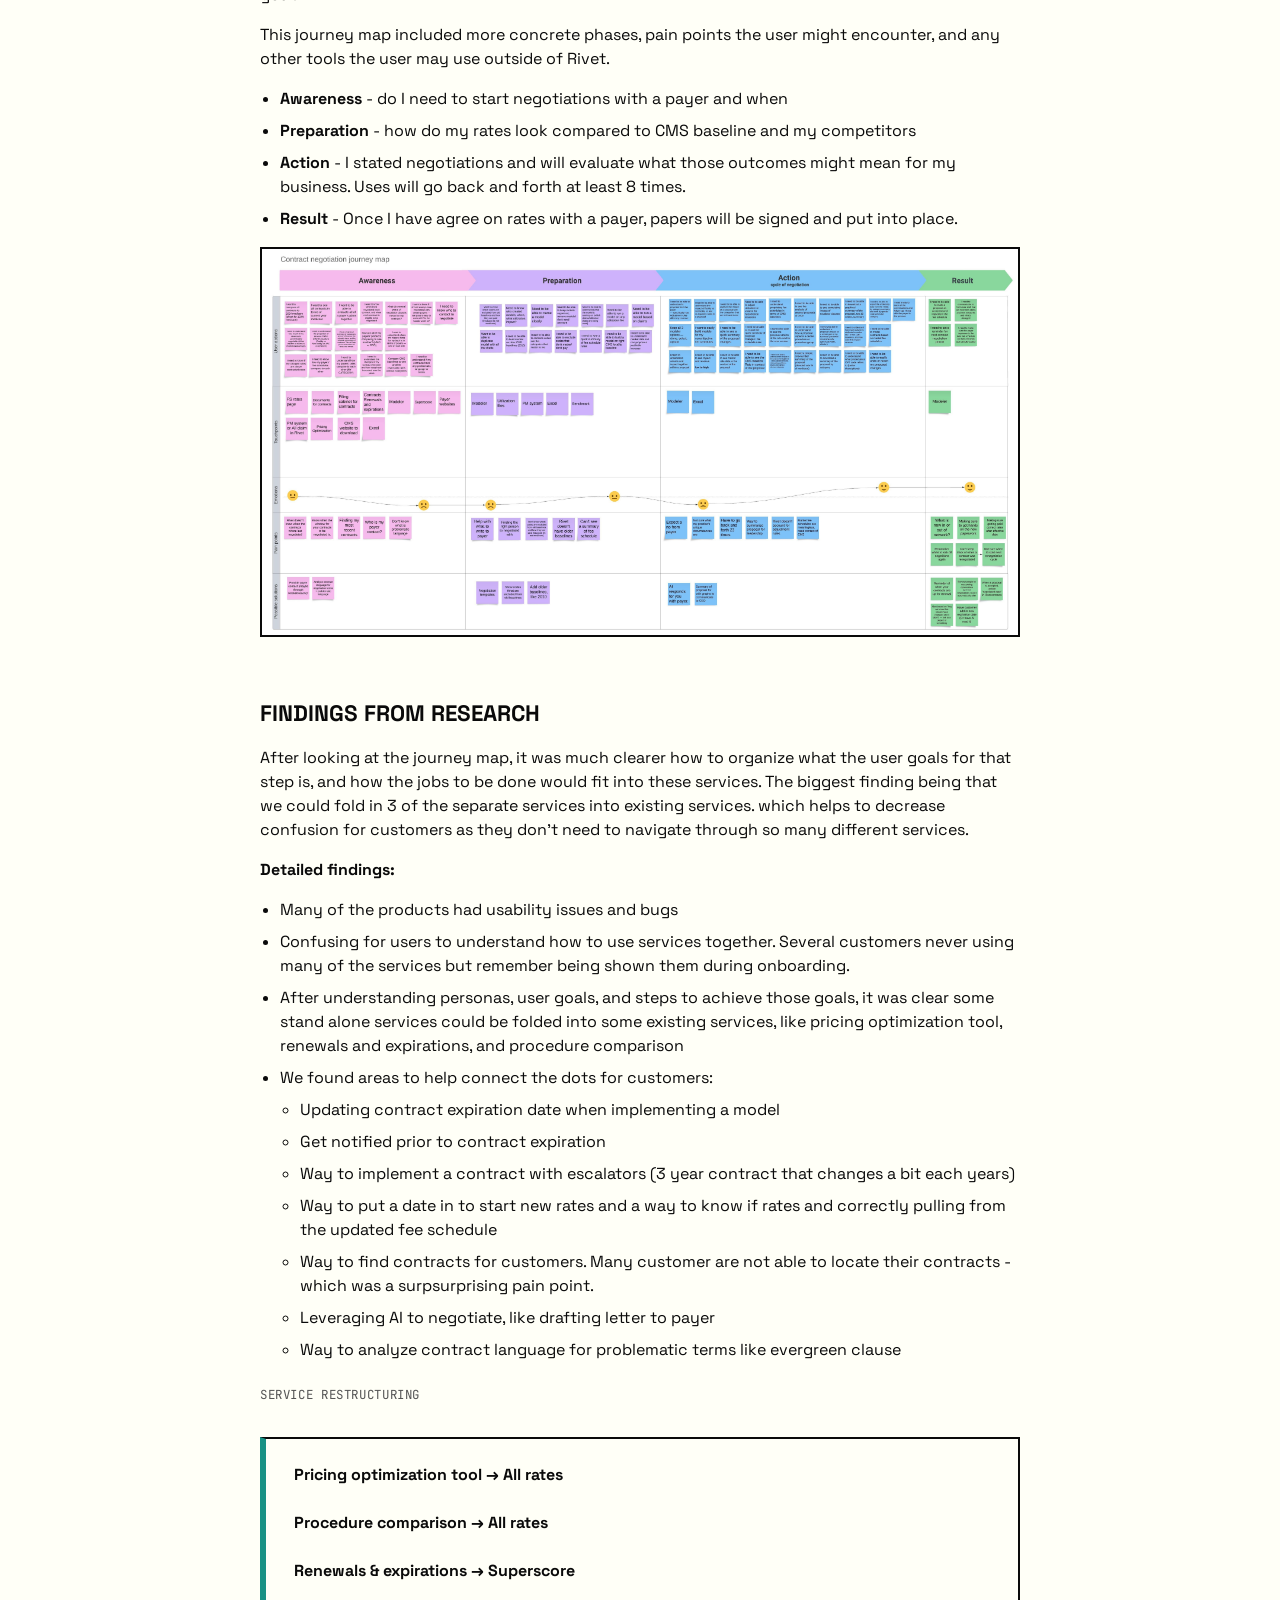
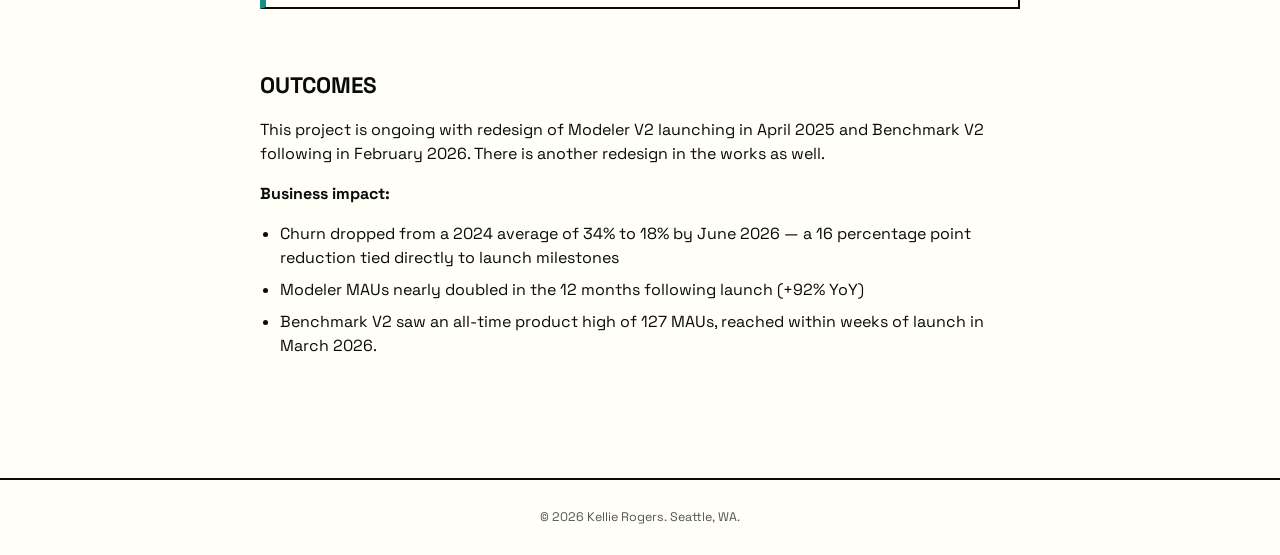
==== commit 70f95d96: "Add files via upload" ====
--- a/work/index.html
+++ b/work/index.html
@@ -14,7 +14,7 @@
 <body>
 <header class="site">
   <nav class="site-nav">
-    <a href="/" class="mark">Kellie Rogers <span>| Product Designer</span></a>
+    <a href="/" class="mark">Kellie Rogers | <span> Product Designer</span></a>
     <div class="links">
       <a href="/#work">Work</a>
       <a href="/#about-section">About</a>
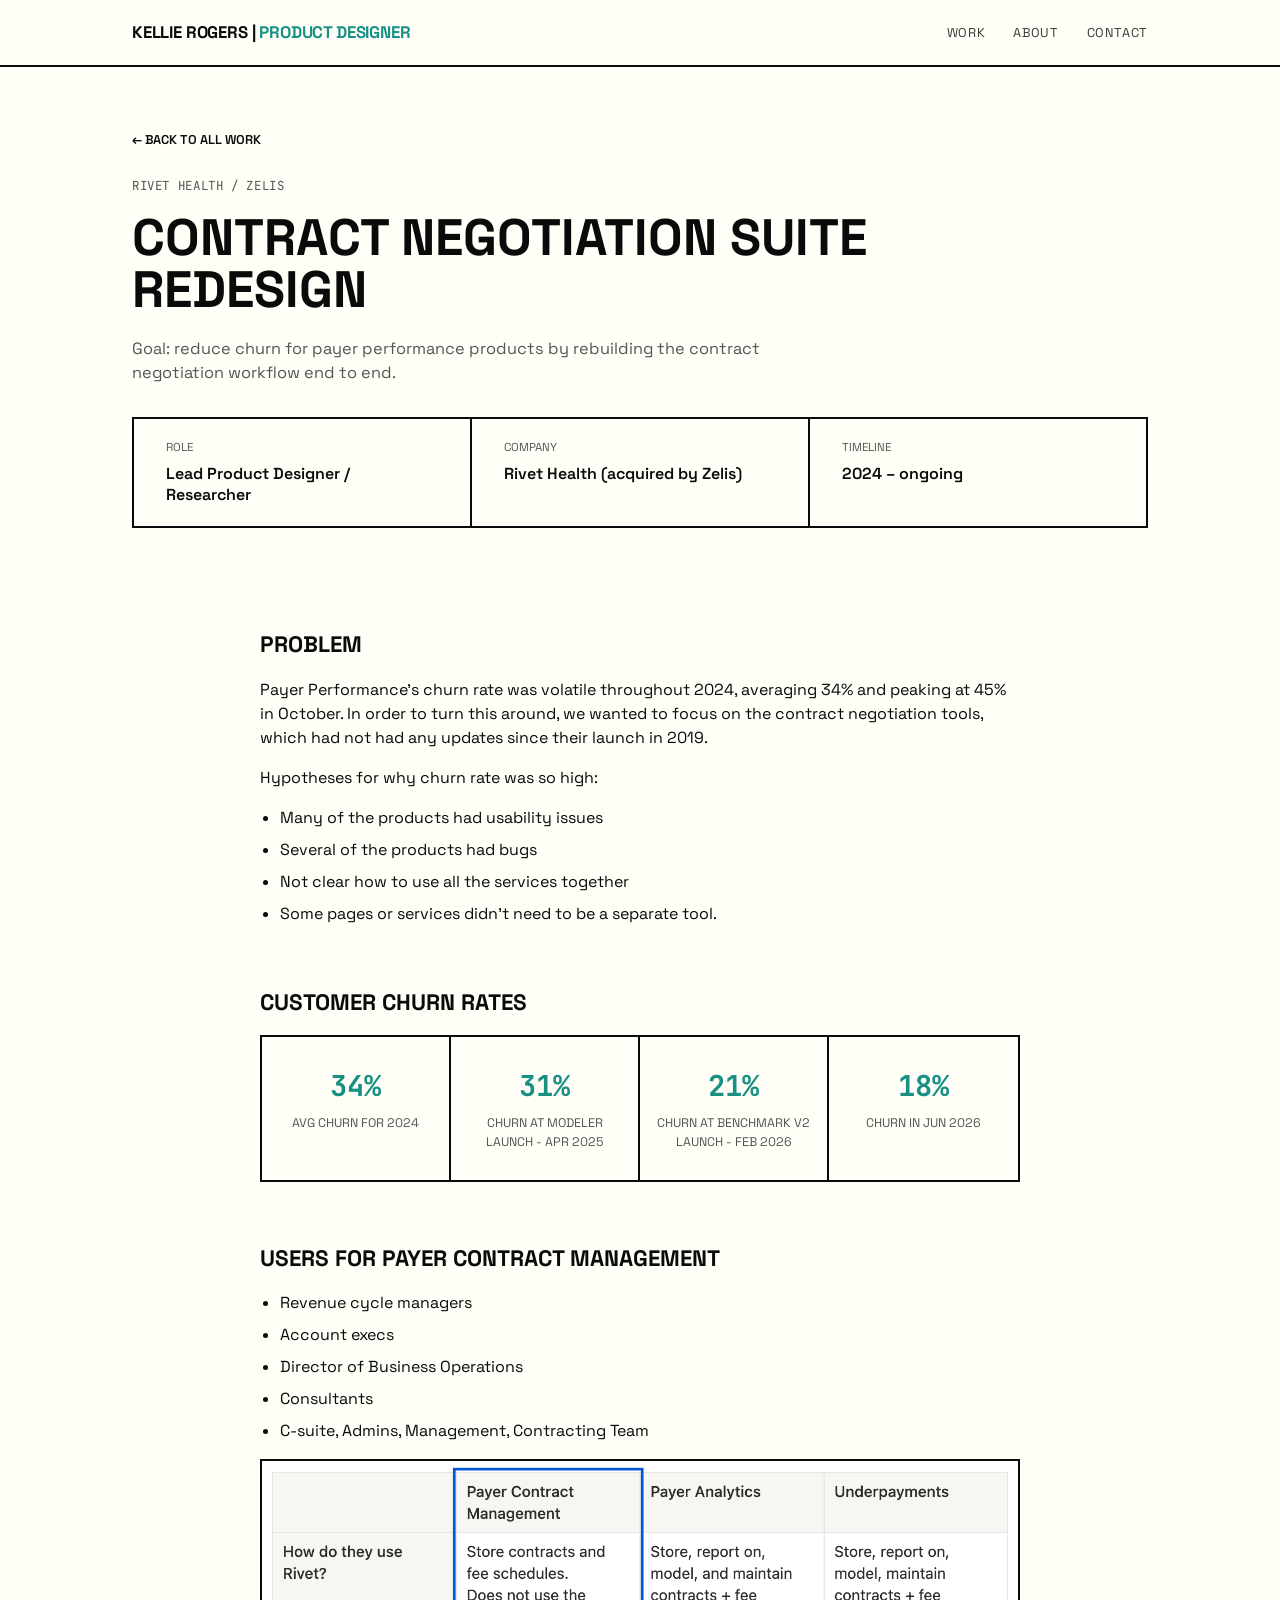
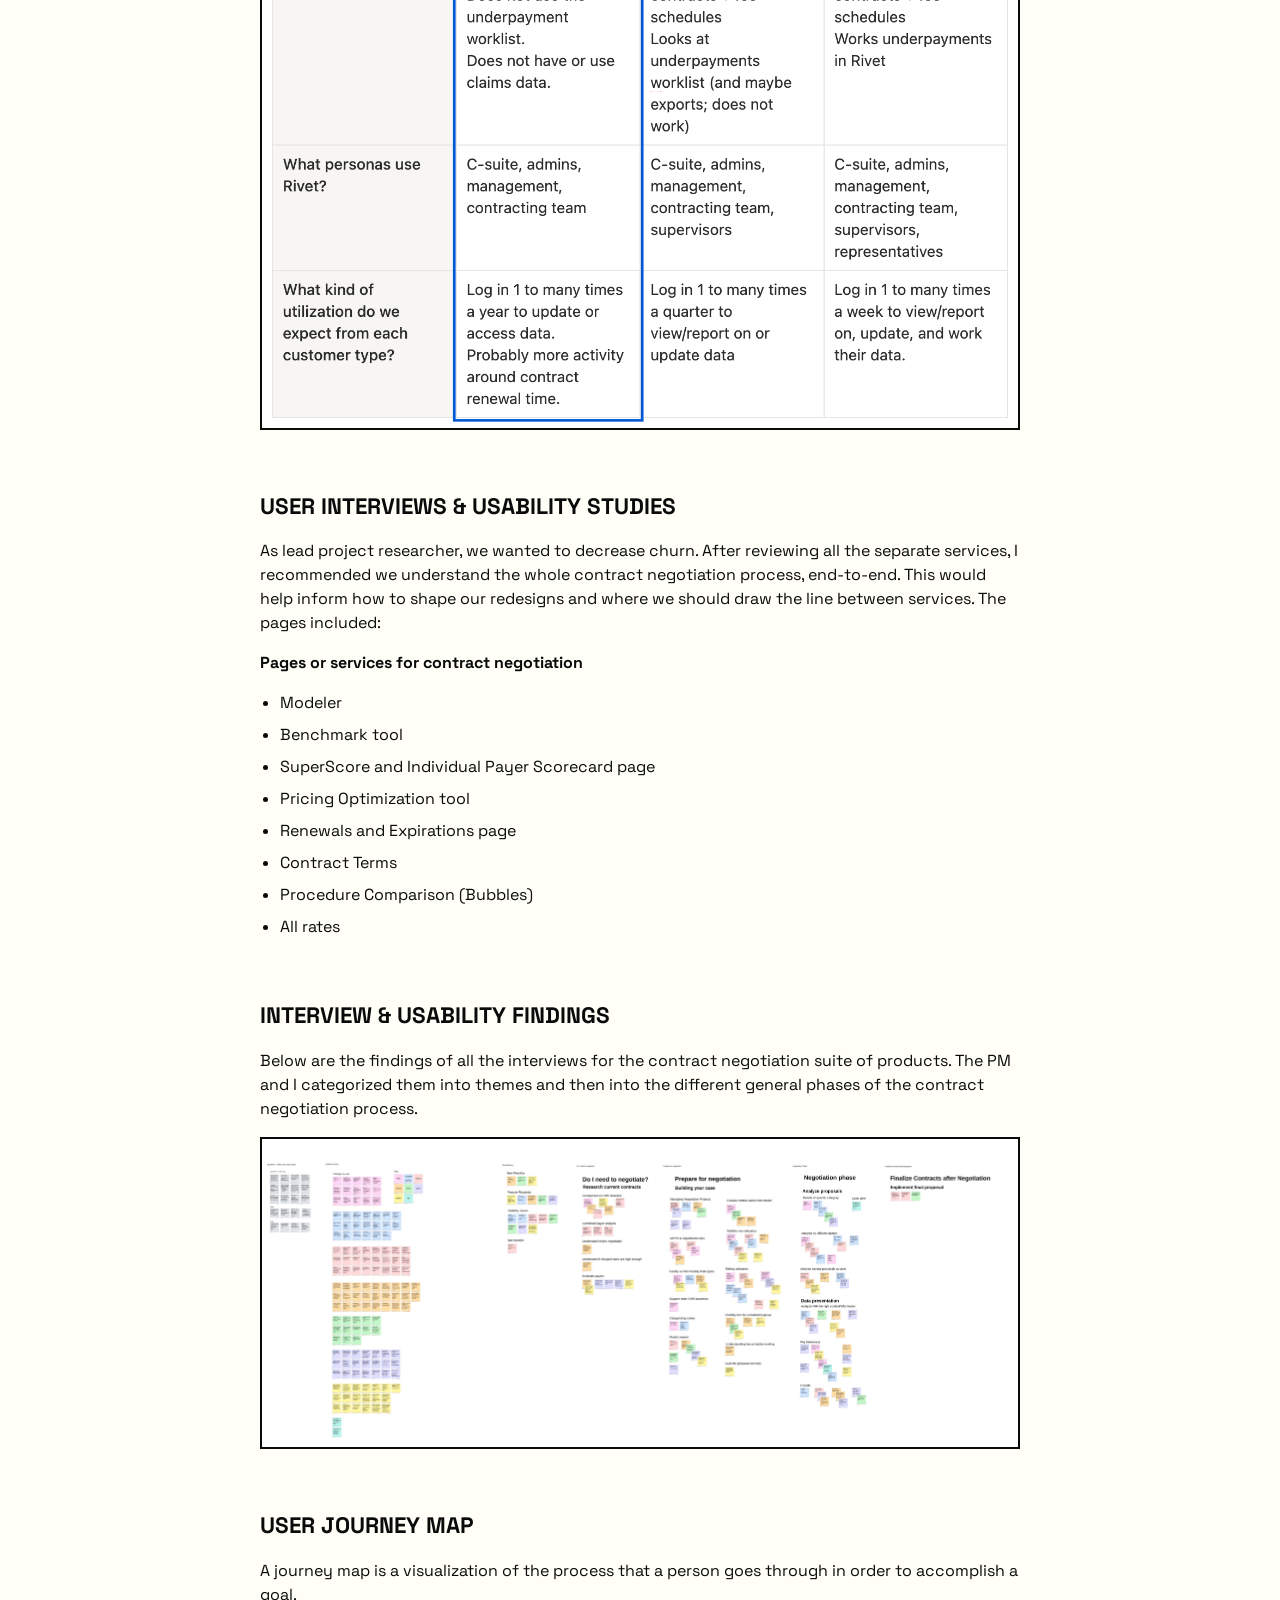
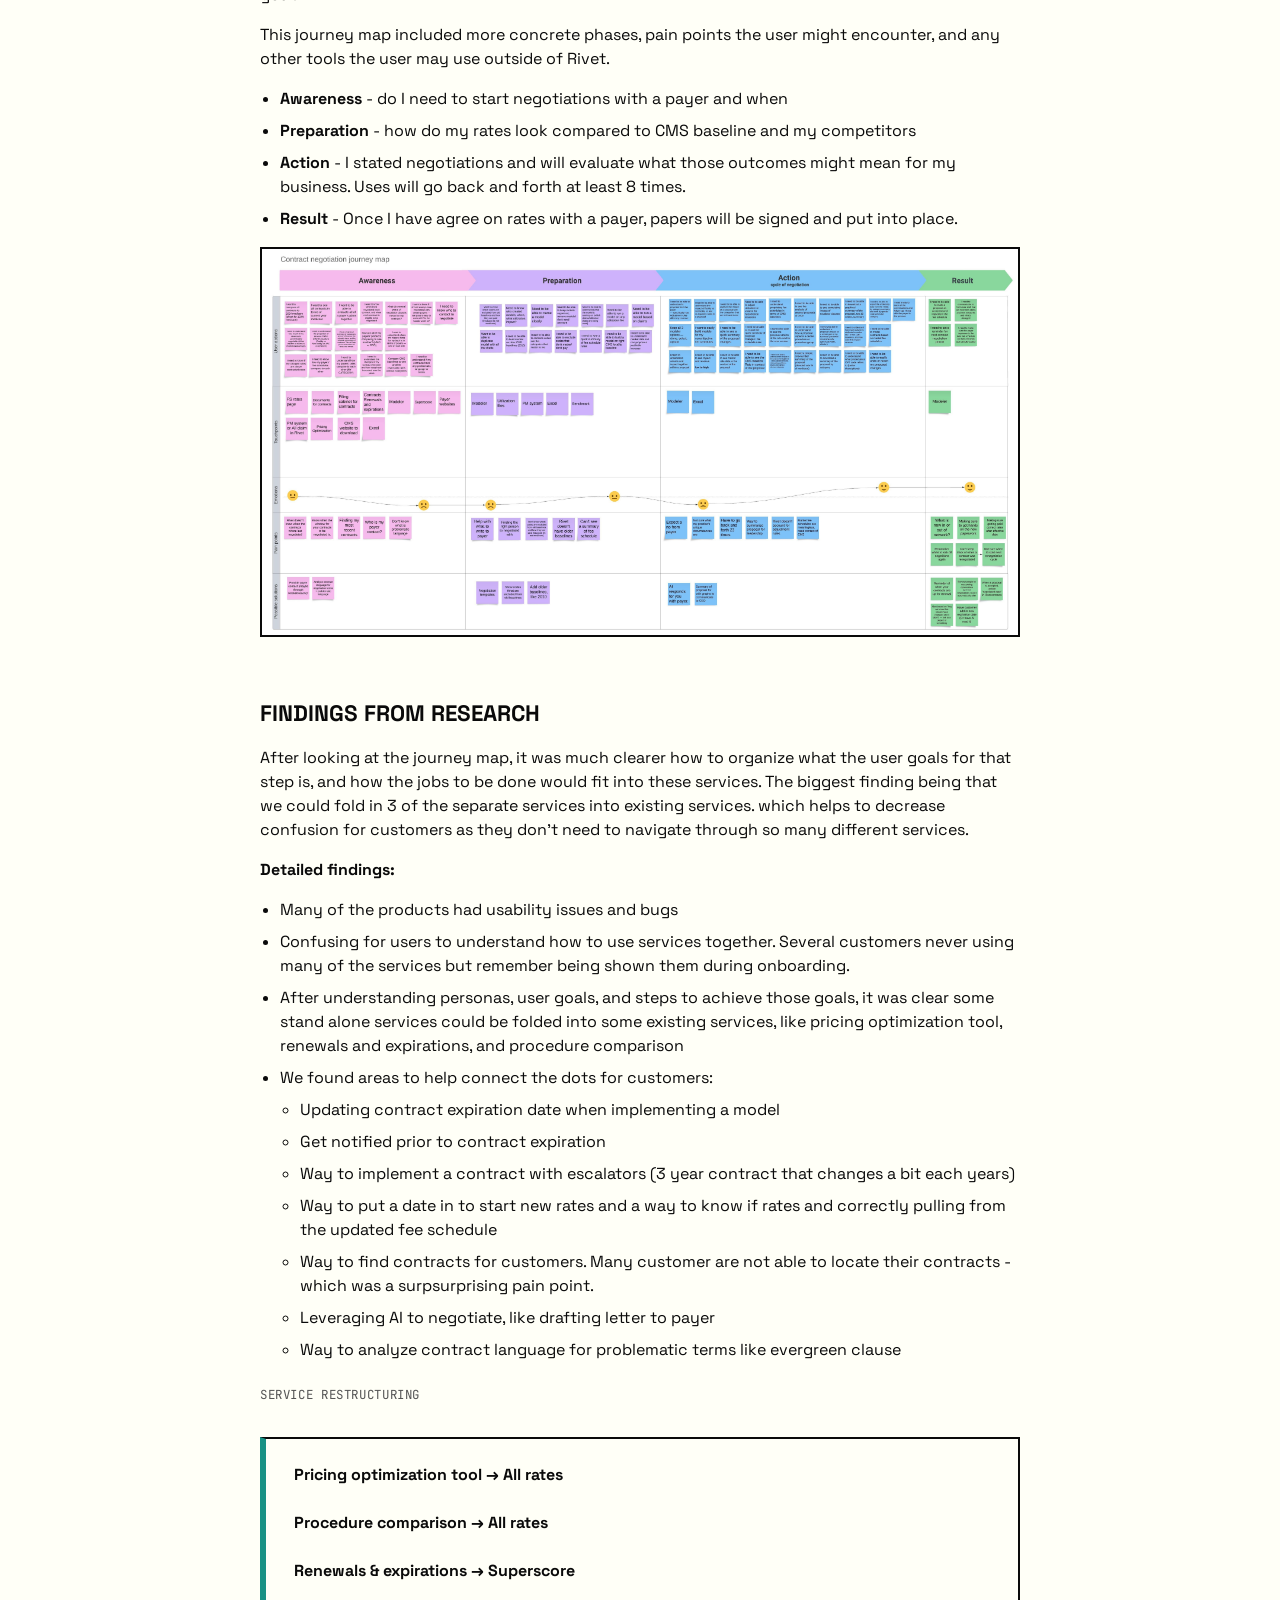
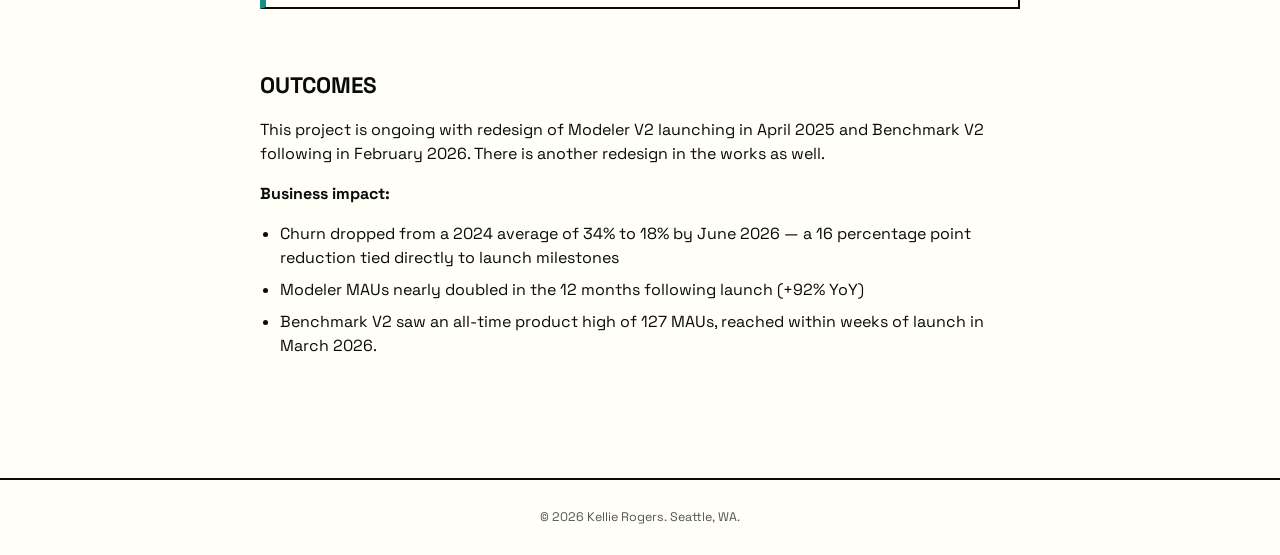
==== commit 82b521dd: "Add files via upload" ====
--- a/work/index.html
+++ b/work/index.html
@@ -48,7 +48,7 @@
           <li>Many of the products had usability issues</li>
           <li>Several of the products had bugs</li>
           <li>Not clear how to use all the services together</li>
-          <li>Some pages or services seem didn't need to be a separate tool</li>
+          <li>Some pages or services didn't need to be a separate tool.</li>
         </ul>
       </section>
 
@@ -63,7 +63,7 @@
       </section>
 
       <section>
-        <h2>User for payer contract management</h2>
+        <h2>Users for payer contract management</h2>
         <ul>
           <li>Revenue cycle managers</li>
           <li>Account execs</li>
--- a/styles.css
+++ b/styles.css
@@ -145,7 +145,7 @@
   .study-metrics.four-col{grid-template-columns:repeat(4,1fr);}
   .study-metrics .metric{text-align:center;padding:28px 16px;border-right:2px solid var(--line);}
   .study-metrics .metric:last-child{border-right:none;}
-  .study-metrics .num2{font-size:1.8rem;font-weight:700;font-family:"JetBrains Mono",monospace;}
+  .study-metrics .num2{font-size:1.8rem;font-weight:700;font-family:"JetBrains Mono",monospace;color:var(--accent);}
   .study-metrics .label{font-size:0.78rem;color:var(--muted);margin-top:6px;text-transform:uppercase;}
   .study-image{
     max-width:760px;margin:0 auto 60px;
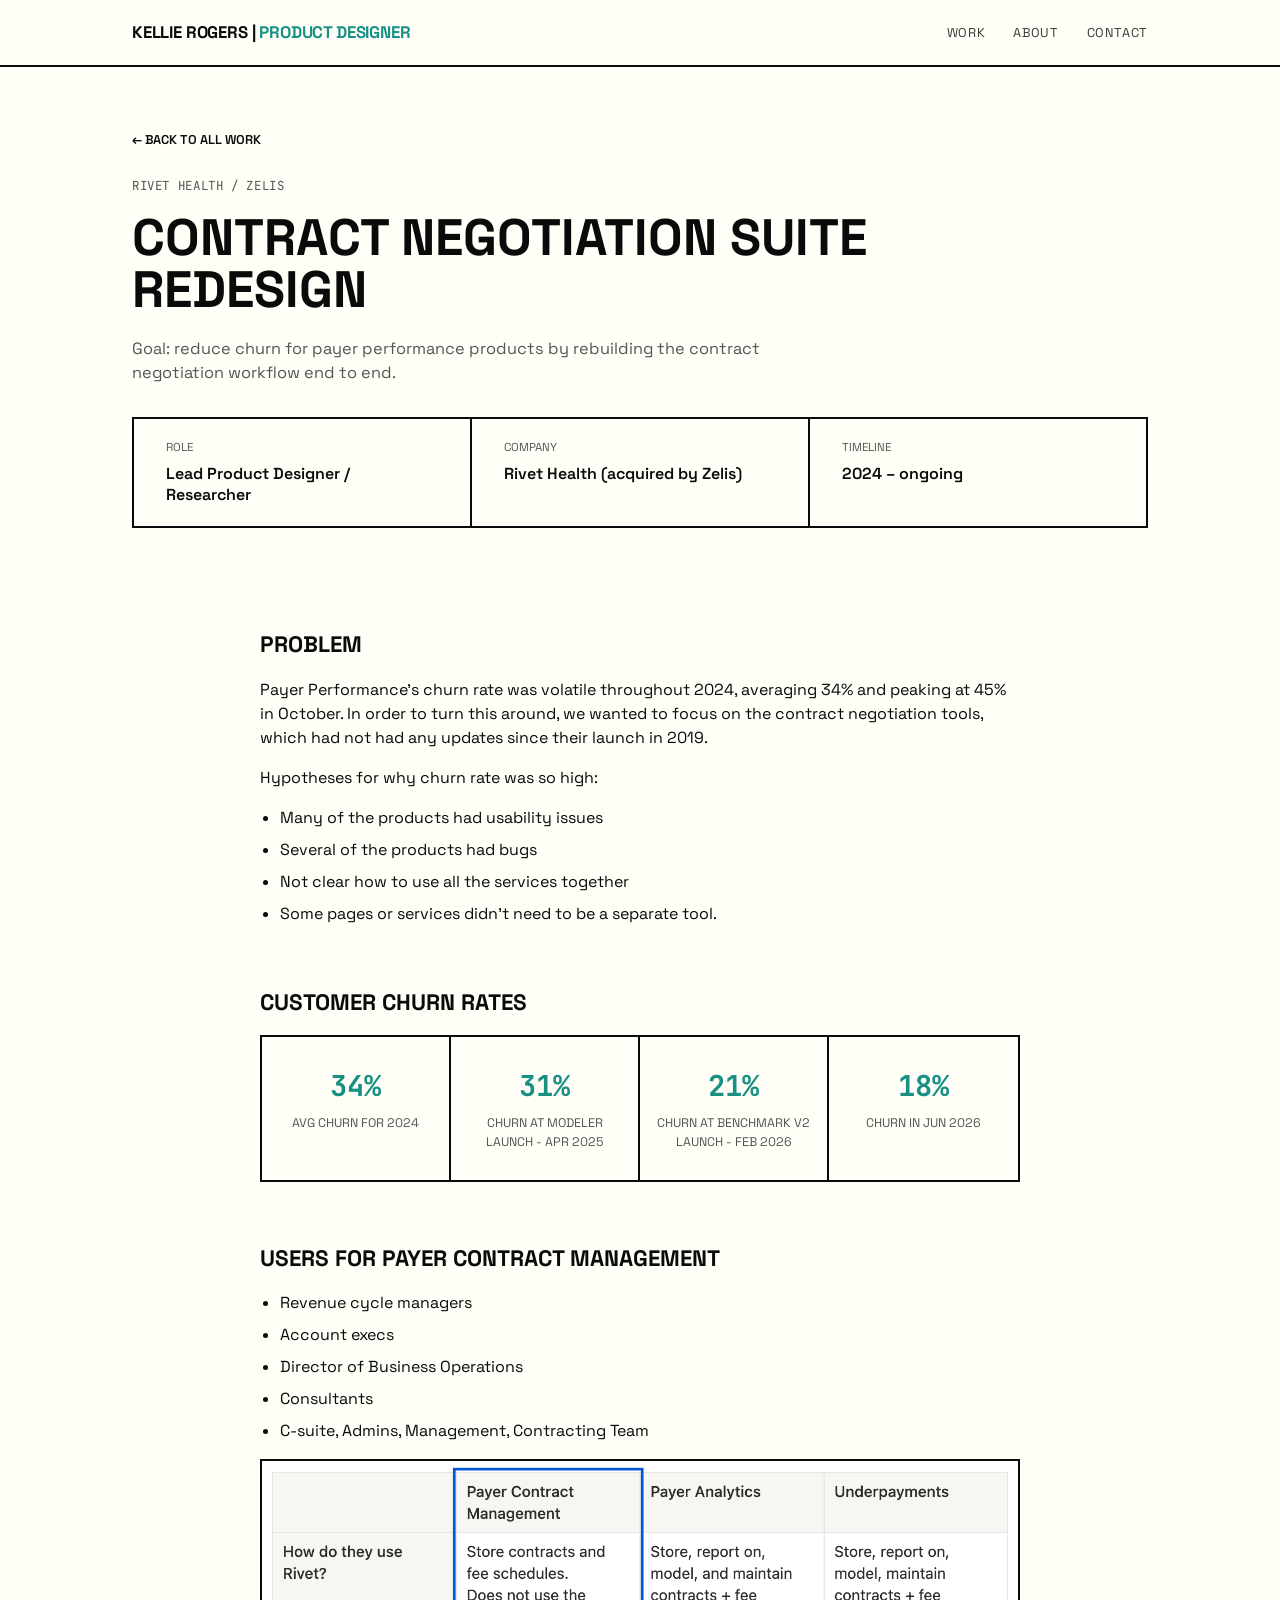
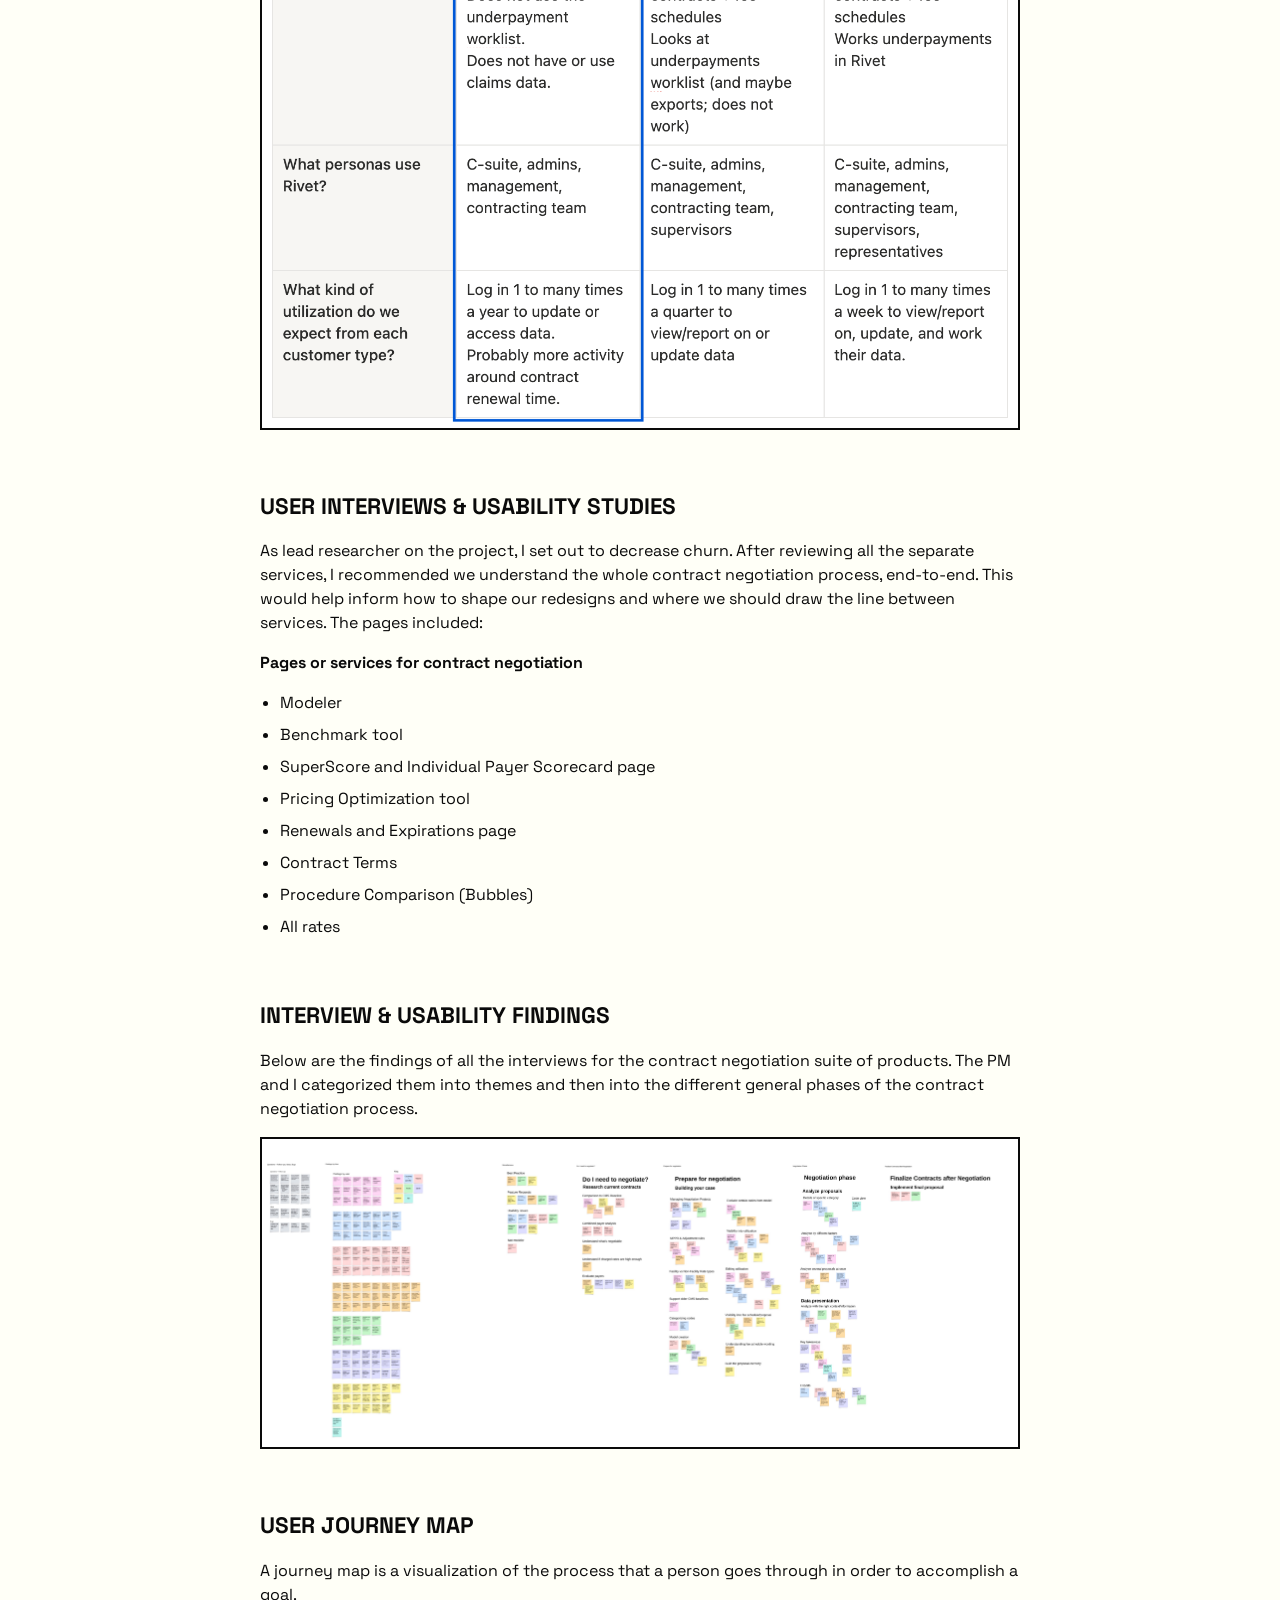
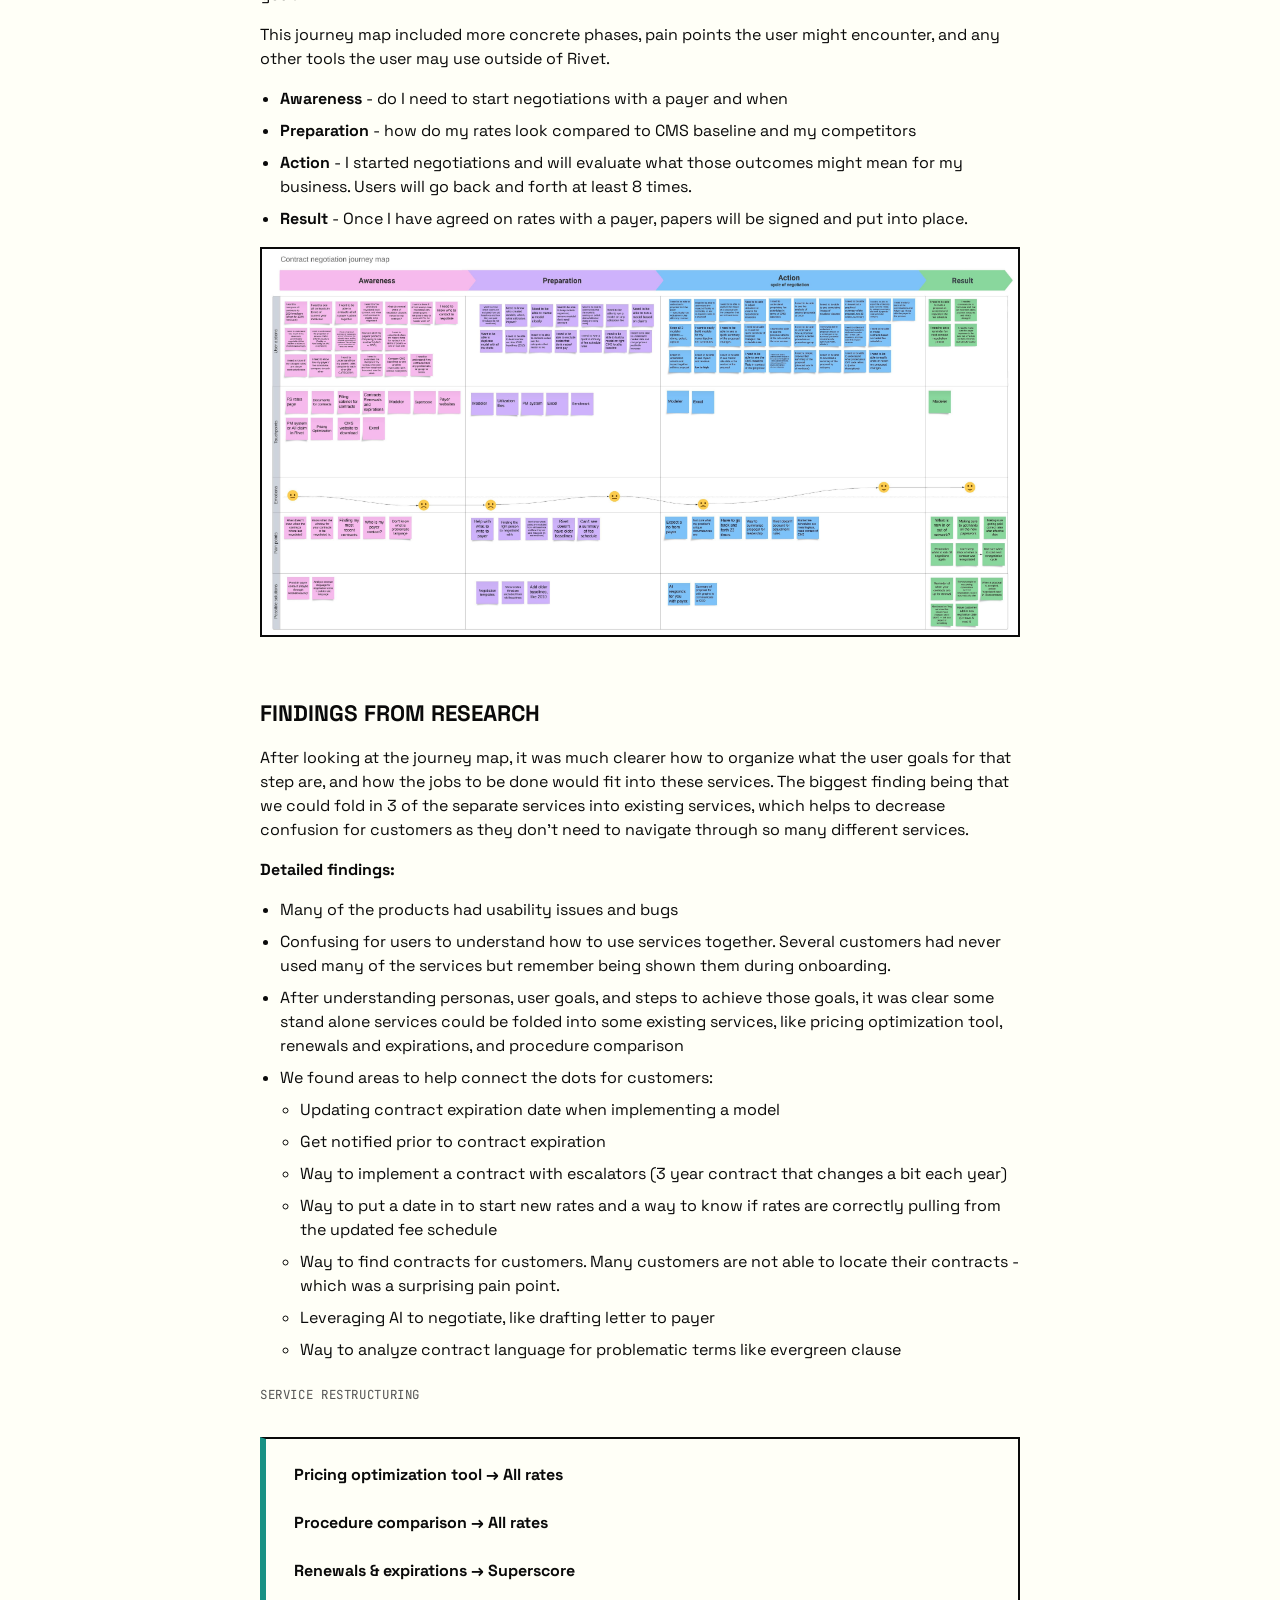
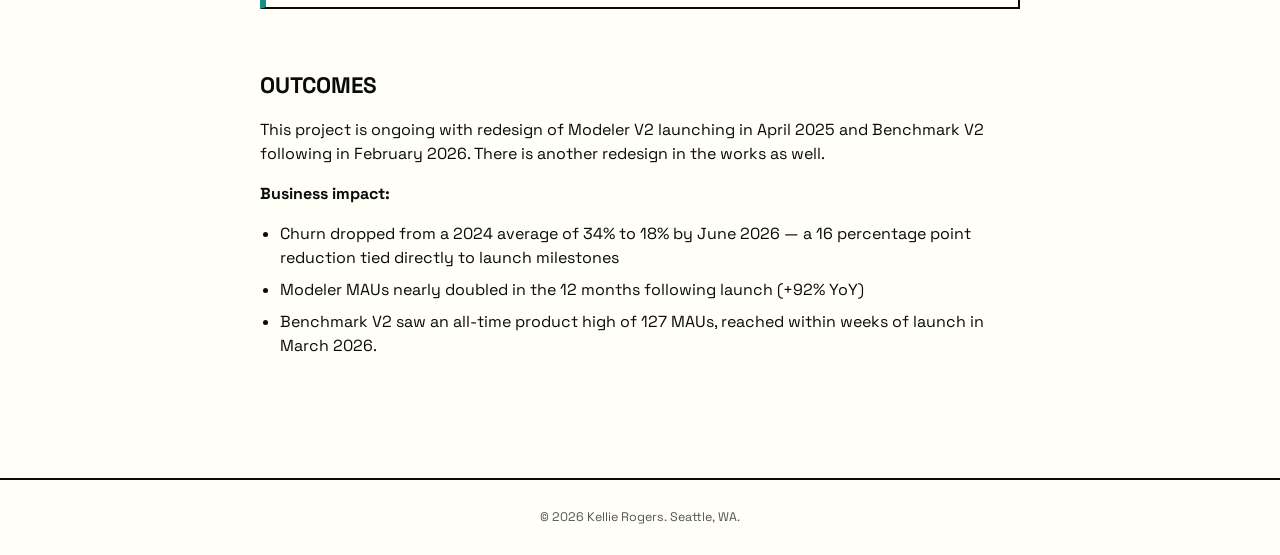
==== commit b68db158: "Add files via upload" ====
--- a/work/index.html
+++ b/work/index.html
@@ -76,7 +76,7 @@
 
       <section>
         <h2>User interviews &amp; usability studies</h2>
-        <p>As lead project researcher, we wanted to decrease churn. After reviewing all the separate services, I recommended we understand the whole contract negotiation process, end-to-end. This would help inform how to shape our redesigns and where we should draw the line between services. The pages included:</p>
+        <p>As lead researcher on the project, I set out to decrease churn. After reviewing all the separate services, I recommended we understand the whole contract negotiation process, end-to-end. This would help inform how to shape our redesigns and where we should draw the line between services. The pages included:</p>
         <p><strong>Pages or services for contract negotiation</strong></p>
         <ul>
           <li>Modeler</li>
@@ -103,27 +103,27 @@
         <ul>
           <li><strong>Awareness</strong> - do I need to start negotiations with a payer and when</li>
           <li><strong>Preparation</strong> - how do my rates look compared to CMS baseline and my competitors</li>
-          <li><strong>Action</strong> - I stated negotiations and will evaluate what those outcomes might mean for my business. Uses will go back and forth at least 8 times.</li>
-          <li><strong>Result</strong> - Once I have agree on rates with a payer, papers will be signed and put into place.</li>
+          <li><strong>Action</strong> - I started negotiations and will evaluate what those outcomes might mean for my business. Users will go back and forth at least 8 times.</li>
+          <li><strong>Result</strong> - Once I have agreed on rates with a payer, papers will be signed and put into place.</li>
         </ul>
         <div class="study-image"><img src="/images/ContractNegotiation/journeymap.jpg" alt="Contract negotiation journey map across awareness, preparation, action, and result phases"></div>
       </section>
 
       <section>
         <h2>Findings from research</h2>
-        <p>After looking at the journey map, it was much clearer how to organize what the user goals for that step is, and how the jobs to be done would fit into these services. The biggest finding being that we could fold in 3 of the separate services into existing services. which helps to decrease confusion for customers as they don't need to navigate through so many different services.</p>
+        <p>After looking at the journey map, it was much clearer how to organize what the user goals for that step are, and how the jobs to be done would fit into these services. The biggest finding being that we could fold in 3 of the separate services into existing services, which helps to decrease confusion for customers as they don't need to navigate through so many different services.</p>
         <p><strong>Detailed findings:</strong></p>
         <ul>
           <li>Many of the products had usability issues and bugs</li>
-          <li>Confusing for users to understand how to use services together. Several customers never using many of the services but remember being shown them during onboarding.</li>
+          <li>Confusing for users to understand how to use services together. Several customers had never used many of the services but remember being shown them during onboarding.</li>
           <li>After understanding personas, user goals, and steps to achieve those goals, it was clear some stand alone services could be folded into some existing services, like pricing optimization tool, renewals and expirations, and procedure comparison</li>
           <li>We found areas to help connect the dots for customers:
             <ul>
               <li>Updating contract expiration date when implementing a model</li>
               <li>Get notified prior to contract expiration</li>
-              <li>Way to implement a contract with escalators (3 year contract that changes a bit each years)</li>
-              <li>Way to put a date in to start new rates and a way to know if rates and correctly pulling from the updated fee schedule</li>
-              <li>Way to find contracts for customers. Many customer are not able to locate their contracts - which was a surpsurprising pain point.</li>
+              <li>Way to implement a contract with escalators (3 year contract that changes a bit each year)</li>
+              <li>Way to put a date in to start new rates and a way to know if rates are correctly pulling from the updated fee schedule</li>
+              <li>Way to find contracts for customers. Many customers are not able to locate their contracts - which was a surprising pain point.</li>
               <li>Leveraging AI to negotiate, like drafting letter to payer</li>
               <li>Way to analyze contract language for problematic terms like evergreen clause</li>
             </ul>
@@ -343,7 +343,7 @@
           <li>See rates associated with specific service codes</li>
           <li>See if modifiers are applied or not</li>
           <li>Be able to select multiple Tax IDs, multiple NPIs</li>
-          <li>Automatically select NPIs and Tax IDs when user select provider or practice</li>
+          <li>Automatically select NPIs and Tax IDs when user selects provider or practice</li>
           <li>We had an opportunity to purchase cleaner data from a company called Serif, which would help with data cleanliness</li>
           <li>Want to see where there are a concentration of rates</li>
           <li>Easier way to get data to show up</li>
@@ -355,9 +355,9 @@
 
       <section>
         <h2>Finding the right problems</h2>
-        <p>Heard from customers (and from co-founder) that customers wanted a way to favorite a data. A way to be able to pin/star/favorite certain practices.</p>
+        <p>Heard from customers (and from co-founder) that customers wanted a way to favorite data. A way to be able to pin/star/favorite certain practices.</p>
         <p>I wanted to understand the why behind this. At this time, it was very complex to find the right data files to show up in benchmark, or any data sometimes. This is because a practice can have multiple Tax IDs or type 2 NPIs associated with it. It can be hard to capture all the needed files to get a complete view. One solution was to use a rule builder pattern to add all the needed data sources for a practice and save it. I pushed back on this solution because there is no way for a user to know when all the correct files are selected.</p>
-        <p>The PM and I spoke with our eng team spoke with out eng team and turns out, there was a way for us to find all related type 1 and type 2 NPIs associated with a payer or practice and automatically select them for the payer. This as a game changer! No need for crazy complexity, and it turned out, we didn't need the favoriting feature any longer.</p>
+        <p>The PM and I spoke with our eng team and turns out, there was a way for us to find all related type 1 and type 2 NPIs associated with a payer or practice and automatically select them for the payer. This was a game changer! No need for crazy complexity, and it turned out, we didn't need the favoriting feature any longer.</p>
         <div class="study-image"><img src="/images/Benchmark/comparison.png" alt="Benchmark comparison view showing rates across payers"></div>
       </section>
 
@@ -383,7 +383,7 @@
           <li>Search by name of business (DBA) name, found this data was available from eng</li>
           <li>Want to see where there are a concentration of rates</li>
           <li>Want a way to compare CMS baseline to a FS</li>
-          <li>Want to be able to find business that are similar in size to them</li>
+          <li>Want to be able to find businesses that are similar in size to them</li>
         </ul>
 
         <p><strong>Filters</strong></p>
@@ -401,7 +401,7 @@
           <li>Show all filters at top, instead of adding filters</li>
           <li>Make clearer when using type 1 or type 2 NPI</li>
           <li>Add way to search by locality for CBSA or GPCI (geographic region)</li>
-          <li>Want to be able to find business that are similar in size to them</li>
+          <li>Want to be able to find businesses that are similar in size to them</li>
           <li>Want to save a view (filter set)</li>
         </ul>
 
@@ -494,7 +494,7 @@
       </section>
 
       <section>
-        <h2>Stakeholders interviews</h2>
+        <h2>Stakeholder interviews</h2>
         <ul>
           <li>Product: 5</li>
           <li>Market Managers: 2</li>
@@ -506,7 +506,7 @@
       <section>
         <h2>Findings from user feedback &amp; interviews</h2>
         <ul>
-          <li>Partners perceive the information as incorrect because they don't understand why we're comparing two different room types (apples to apples)</li>
+          <li>Partners perceive the information as incorrect because they don't understand why we're comparing two different room types</li>
           <li>Partners don't understand why their Quality Score is poor when no issues are listed</li>
           <li>Comparisons don't account for tax-excluded vs. tax-excluded pricing</li>
           <li>Other OTAs offer deeper discounts, which is frustrating for connected properties</li>
@@ -546,7 +546,7 @@
         <ul>
           <li>Grouping issues by root causes was understood well (5/5)</li>
           <li>Partners want detail (5/5)</li>
-          <li>Links to the live sites are seen as useful for troubleshooting issue (5/5)</li>
+          <li>Links to the live sites are seen as useful for troubleshooting issues (5/5)</li>
           <li>Partners are unlikely to take action unless they are certain the issue is real (and not "apples to pears") (5/5)</li>
           <li>Partners want to see the actual price difference not just percent when price differences are displayed (3/5)</li>
           <li>Partners will research the issue on the live sites themselves before deciding action to take (5/5)</li>
